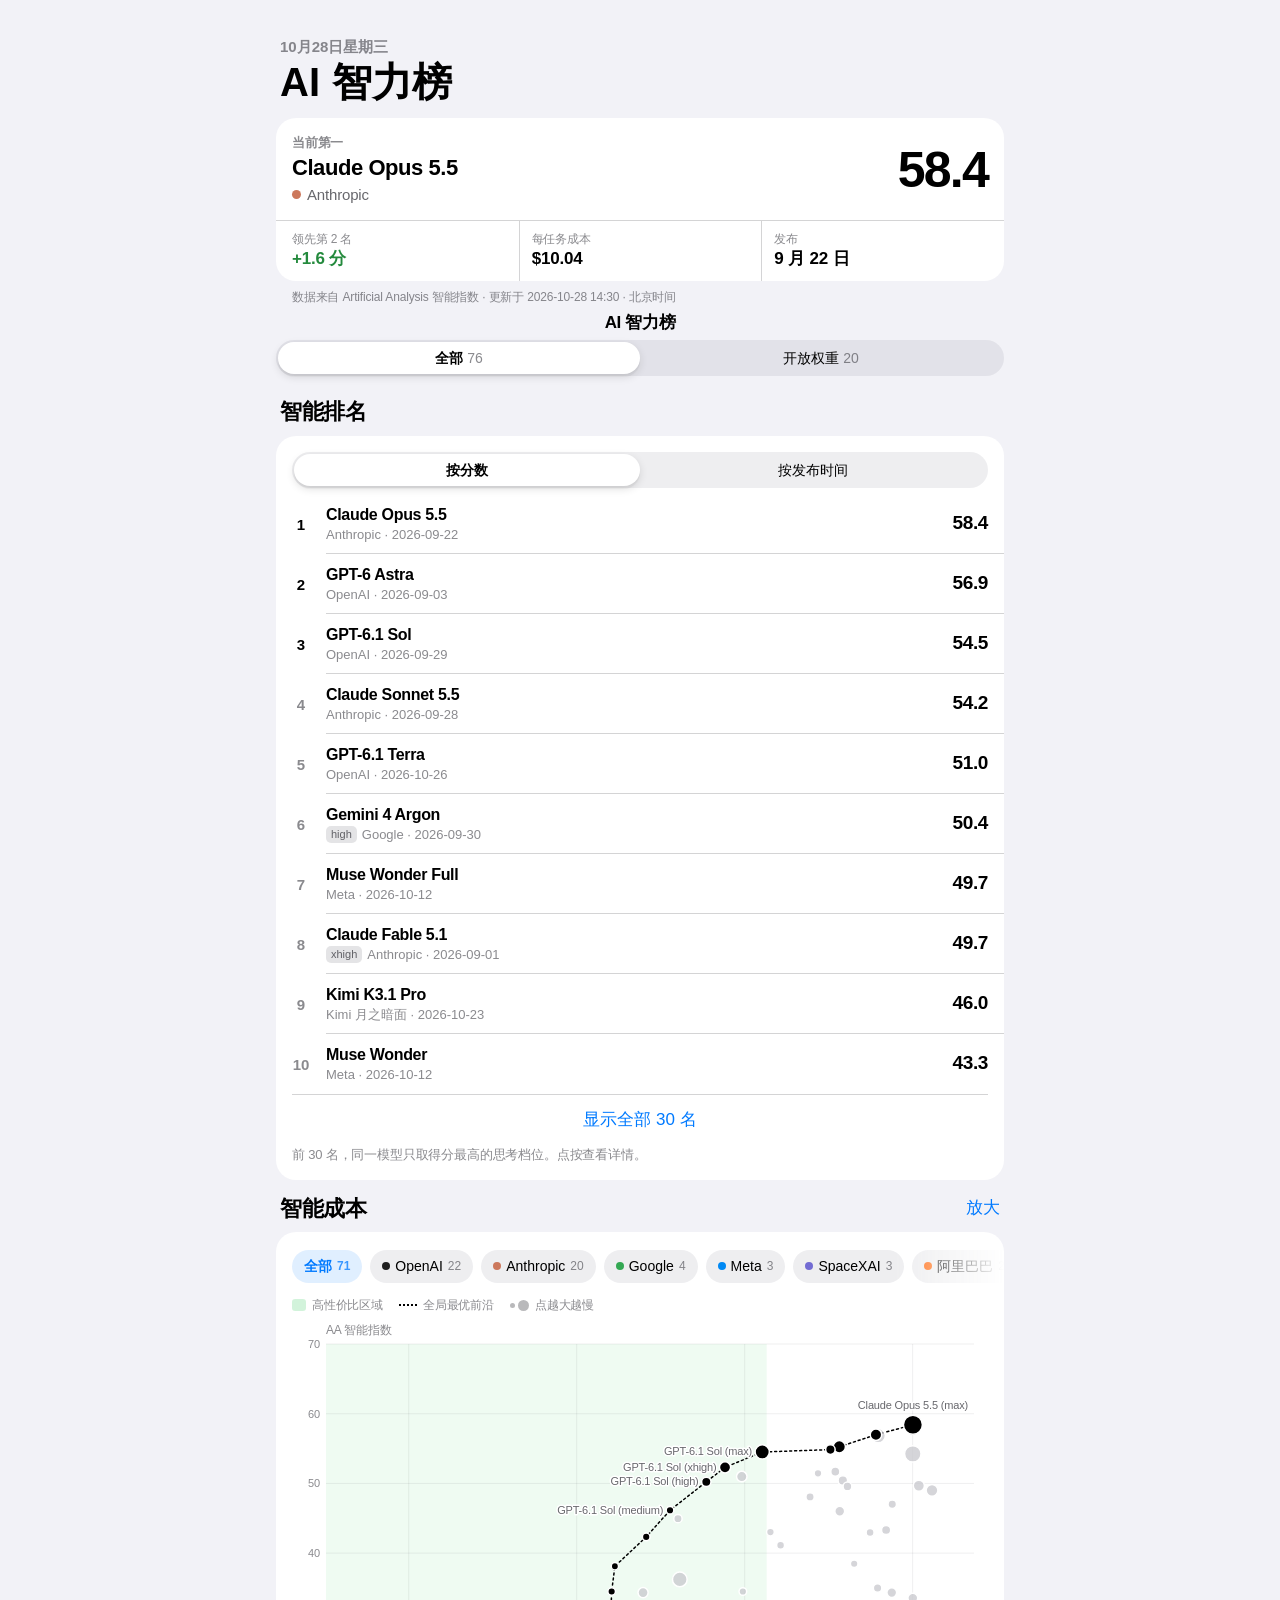
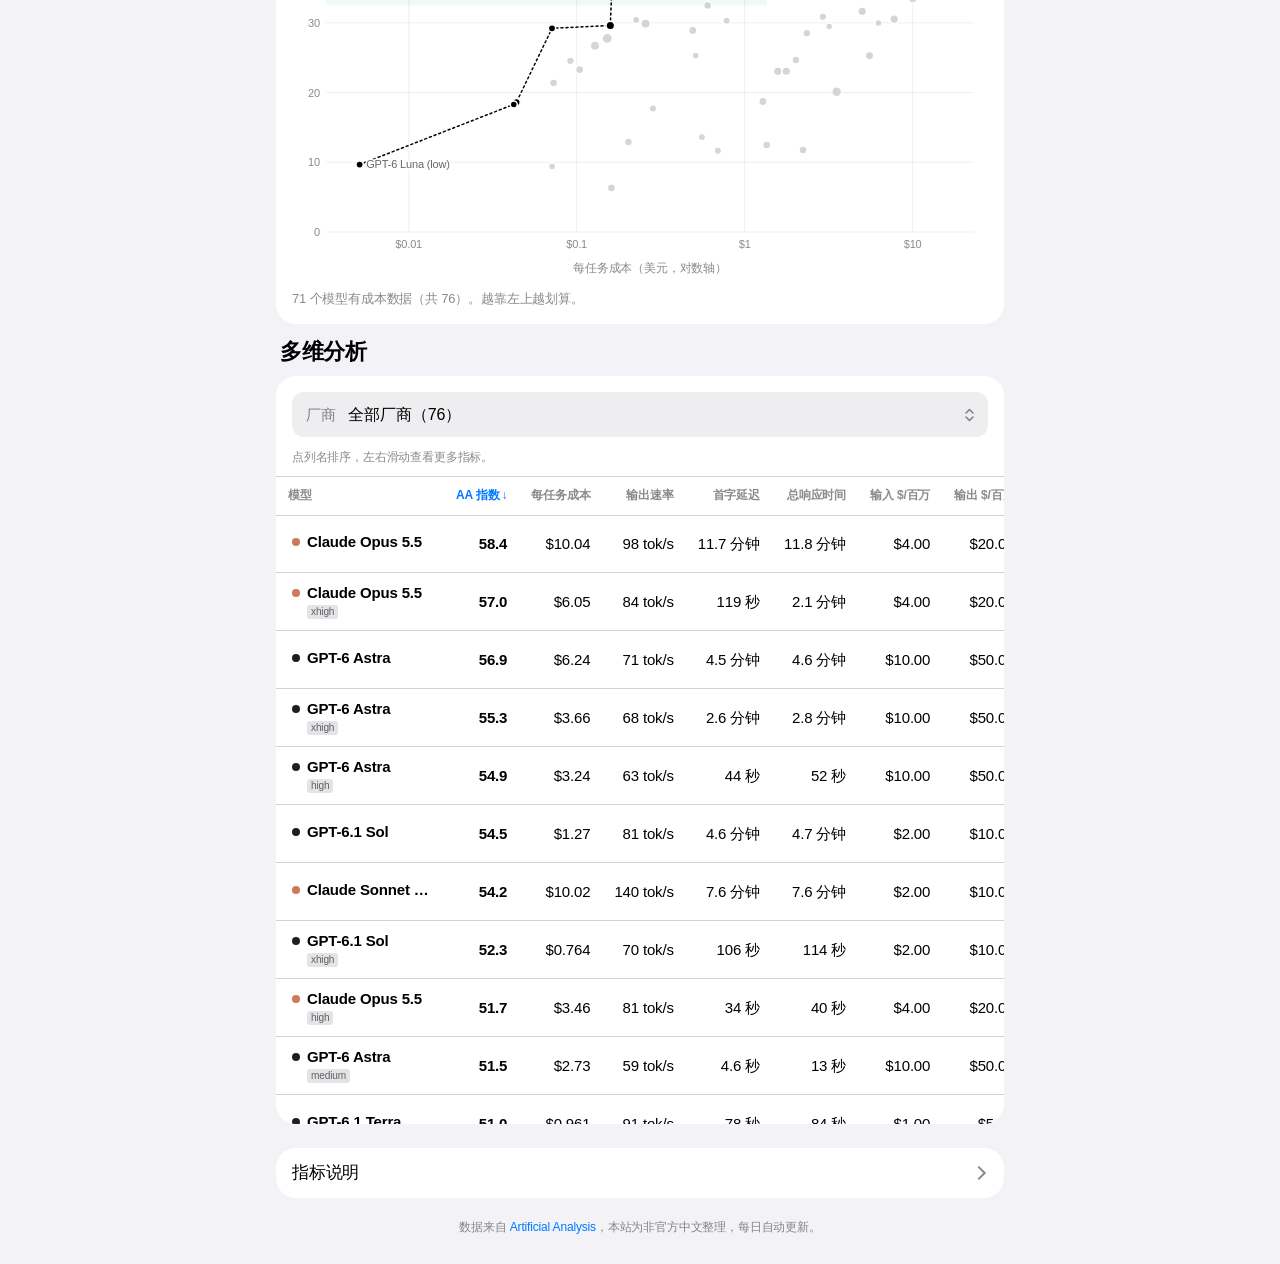
==== docs/index.html @ 8f3c0e69 "AI 智力榜：iOS 风格网页、数据脚本与定时更新 - docs/：GitHub Pages 发布目录（iOS 原生风格） - design/：6 套 UI 方案，scripts/ship_desig" ====
<!doctype html>
<html lang="zh-CN">
<head>
  <meta charset="utf-8">
  <meta name="viewport" content="width=device-width, initial-scale=1, viewport-fit=cover">
  <title>AI 智力榜</title>
  <meta name="description" content="Artificial Analysis 智能指数中文速览：大模型智力排名、性价比与多维指标，每日自动更新。">
  <meta name="theme-color" content="#f2f2f7" media="(prefers-color-scheme: light)">
  <meta name="theme-color" content="#000000" media="(prefers-color-scheme: dark)">
  <meta name="apple-mobile-web-app-capable" content="yes">
  <meta name="mobile-web-app-capable" content="yes">
  <meta name="apple-mobile-web-app-title" content="AI 智力榜">
  <meta name="apple-mobile-web-app-status-bar-style" content="default">
  <link rel="icon" href="data:image/svg+xml,%3Csvg xmlns='http://www.w3.org/2000/svg' viewBox='0 0 32 32'%3E%3Crect width='32' height='32' rx='8' fill='%23007aff'/%3E%3Cpath d='M8 23V15M14 23V9M20 23V12M26 23V6' stroke='%23fff' stroke-width='3' stroke-linecap='round'/%3E%3C/svg%3E">
  <link rel="apple-touch-icon" href="apple-touch-icon.png">
  <link rel="stylesheet" href="style.css?v=9ed9ad8e">
</head>
<body>
  <header class="large-title wrap">
    <p class="lt-date" id="sync-date">&nbsp;</p>
    <h1>AI 智力榜</h1>
  </header>

  <section class="wrap hero-group" aria-label="榜首">
    <div id="leader" class="group" role="button" tabindex="0" aria-label="查看榜首模型详情"></div>
    <p class="footnote">数据来自 Artificial Analysis 智能指数 · <span class="nw">更新于 <span id="sync-time">—</span></span></p>
  </section>

  <nav class="sticky" aria-label="筛选">
    <div class="sticky-in">
      <button class="nav-title" type="button" tabindex="-1" aria-hidden="true">AI 智力榜</button>
      <div class="scope-tabs" role="tablist" aria-label="模型范围">
        <button role="tab" data-scope="all" class="on" aria-selected="true">全部 <span id="cnt-all"></span></button>
        <button role="tab" data-scope="open" aria-selected="false">开放权重 <span id="cnt-open"></span></button>
      </div>
    </div>
  </nav>

  <main>
    <section id="rank" class="card">
      <h2>智能排名</h2>
      <div class="seg" id="rank-mode" role="group" aria-label="排序方式">
        <button data-mode="ii" class="on">按分数</button>
        <button data-mode="date">按发布时间</button>
      </div>
      <div id="rank-chart" class="rank-chart"></div>
      <button id="rank-more" class="more-btn" type="button"></button>
      <p class="desc">前 30 名，同一模型只取得分最高的思考档位。点按查看详情。</p>
    </section>

    <section id="cost" class="card">
      <div class="h-row">
        <h2>智能成本</h2>
        <button class="link-btn" id="cost-zoom" type="button">放大</button>
      </div>
      <div class="chips" id="cost-vendors" aria-label="按厂商筛选"></div>
      <div class="legend">
        <span><i class="lg-area"></i>高性价比区域</span>
        <span><i class="lg-line"></i>全局最优前沿</span>
        <span id="lg-vendor" hidden></span>
        <span class="lg-size"><i class="lg-dots"><em></em><em></em></i>点越大越慢</span>
      </div>
      <div id="cost-chart" class="chart-box"></div>
      <p class="desc" id="cost-desc"></p>
    </section>

    <section id="table" class="card">
      <div class="h-row">
        <h2>多维分析</h2>
        <span class="count" id="table-count"></span>
      </div>
      <label class="select">
        <span>厂商</span>
        <select id="table-vendor"></select>
      </label>
      <div class="table-wrap"><table id="grid"></table></div>
      <p class="desc">点列名排序，左右滑动查看更多指标。</p>
    </section>

    <section class="card about">
      <details>
        <summary>指标说明</summary>
        <dl>
          <dt>AA 智能指数</dt><dd>Artificial Analysis 用十多项独立评测（编程、科学推理、智能体任务、长上下文、知识可靠性等）综合算出的分数，越高越聪明。</dd>
          <dt>思考档位</dt><dd>同一模型可设置不同的推理强度，如 max / xhigh / high / low。档位越高通常越聪明，但更慢更贵。</dd>
          <dt>每任务成本</dt><dd>跑完整套智能指数评测时，平均每道题花费的 API 费用（美元）。它同时反映了单价和模型“想得多不多”。</dd>
          <dt>高性价比区域</dt><dd>每任务成本低于中位数、智能指数高于中位数的区域。</dd>
          <dt>全局最优前沿</dt><dd>帕累托前沿：在同等或更低成本下，没有别的模型比它更聪明。</dd>
          <dt>输出速度</dt><dd>开始输出后每秒生成的 token 数（中位数）。</dd>
          <dt>首字延迟</dt><dd>从发出请求到收到第一个 token 的时间。推理模型会先“思考”，所以通常更长。</dd>
          <dt>总响应时间</dt><dd>一次典型请求从发出到完整返回的时间。散点图里点越大，总响应时间越长。</dd>
          <dt>知识可靠性</dt><dd>AA-Omniscience 指数：答对加分、答错扣分、承认不知道不扣分，衡量模型会不会“一本正经地胡说”。</dd>
        </dl>
      </details>
    </section>
  </main>

  <footer>
    数据来自 <a href="https://artificialanalysis.ai/" target="_blank" rel="noopener">Artificial Analysis</a>，本站为非官方中文整理，每日自动更新。
  </footer>

  <div id="tip" class="tip" hidden></div>

  <div id="sheet" class="sheet" hidden>
    <div class="sheet-backdrop" data-close></div>
    <div class="sheet-panel" role="dialog" aria-modal="true" aria-labelledby="sheet-title">
      <div class="sheet-bar">
        <button class="sheet-close" data-close aria-label="关闭" type="button">
          <svg viewBox="0 0 12 12" width="12" height="12" aria-hidden="true"><path d="M1.5 1.5l9 9M10.5 1.5l-9 9" stroke="currentColor" stroke-width="1.8" stroke-linecap="round"/></svg>
        </button>
      </div>
      <div id="sheet-body"></div>
    </div>
  </div>

  <div id="zoom" class="zoom" hidden role="dialog" aria-modal="true" aria-label="智能成本 · 放大">
    <div class="zoom-bar">
      <span class="zoom-t"><b>智能成本</b><small class="zoom-hint">左右滑动 · 横屏更清楚</small></span>
      <button class="link-btn" id="zoom-close" type="button">完成</button>
    </div>
    <div class="zoom-scroll"><div id="zoom-chart"></div></div>
  </div>

  <script>
    window.UI = {
      rankAxis: false,
      leaderCells: true,
      countFmt: function (n) { return n; },
      headDate: function (d) {
        return new Intl.DateTimeFormat('zh-CN', { timeZone: 'Asia/Shanghai', month: 'long', day: 'numeric', weekday: 'long' }).format(d);
      },
      moreText: function (open, n) { return open ? '收起' : '显示全部 ' + n + ' 名'; }
    };
  </script>
  <script src="app.js?v=9ed9ad8e"></script>
</body>
</html>
---- docs/style.css ----
/* 由 scripts/ship_design.py 从 design/shared/base.css 和 design/native/style.css 生成，请改源文件 */

/* 所有设计共用的结构样式：只管布局和交互机制，颜色、字体由各设计的 style.css 通过变量提供 */
:root {
  --bg: #f6f5f0; --surface: #fff; --ink: #1d1d1b; --ink-2: #5f5e58; --muted: #8f8e86;
  --line: #e7e5dc; --grid: #eeede6; --accent: #2f5d3e; --accent-soft: #e3f2e1; --on-accent: #fff;
  --chip: #f3f2ec; --frontier: #2a2a27; --dot: #8a897f; --shadow: 0 10px 40px rgba(0,0,0,.18);
  --cn: #c2412f; --cn-bg: rgba(214,64,52,.1); --th-on: var(--accent-soft);
  --font: -apple-system, BlinkMacSystemFont, "PingFang SC", "Hiragino Sans GB", "Microsoft YaHei", "Noto Sans SC", "Segoe UI", sans-serif;
  --font-head: var(--font); --font-num: var(--font);
  --radius: 6px; --maxw: 760px; --gutter: 16px;
}
* { box-sizing: border-box; }
[hidden] { display: none !important; }
html { -webkit-text-size-adjust: 100%; scroll-behavior: smooth; }
body { margin: 0; background: var(--bg); color: var(--ink); font: 15px/1.6 var(--font); -webkit-tap-highlight-color: transparent; }
a { color: var(--accent); text-decoration: none; }
button { font: inherit; color: inherit; background: none; border: 0; padding: 0; cursor: pointer; }
main, footer, .sticky-in, .wrap { max-width: var(--maxw); margin-left: auto; margin-right: auto; }

.card { background: var(--surface); padding: 20px var(--gutter); }
h2 { margin: 0 0 6px; font-family: var(--font-head); }
.h-row { display: flex; justify-content: space-between; align-items: center; gap: 12px; }
.desc { color: var(--ink-2); font-size: 14px; margin: 0 0 14px; }
.hint { color: var(--muted); font-size: 12px; margin: 6px 0 0; }
.count { color: var(--ink-2); font-variant-numeric: tabular-nums; font-family: var(--font-num); }
.link-btn { color: var(--accent); font-weight: 600; padding: 4px 0; white-space: nowrap; }

/* 吸顶导航 */
.sticky { position: sticky; top: 0; z-index: 20; }
.scope-tabs { display: flex; gap: 24px; padding: 0 var(--gutter); }
.scope-tabs button { padding: 12px 0 10px; white-space: nowrap; }
.section-nav { display: flex; justify-content: space-between; padding: 0 var(--gutter); }
.section-nav a { padding: 10px 0; white-space: nowrap; }
section[id] { scroll-margin-top: 110px; }

.seg { display: inline-flex; margin-bottom: 14px; }
.seg button { padding: 7px 16px; font-size: 14px; }

/* 排名 */
.rank-chart { position: relative; }
.rank-row { display: grid; grid-template-columns: 24px minmax(0, 42%) 1fr; align-items: center; gap: 6px; padding: 6px 0; width: 100%; text-align: left; }
.rank-no { font-variant-numeric: tabular-nums; font-family: var(--font-num); }
.rank-name { min-width: 0; line-height: 1.3; }
.rank-name b { display: block; font-weight: 500; font-size: 14px; overflow-wrap: anywhere; }
.rank-name small { color: var(--muted); font-size: 11.5px; }
.rank-track { position: relative; height: 22px; margin-right: 44px; }
.rank-bar { position: absolute; left: 0; top: 2px; height: 18px; min-width: 2px; }
.rank-val { position: absolute; top: 1px; font-size: 13px; font-weight: 600; font-variant-numeric: tabular-nums; white-space: nowrap; font-family: var(--font-num); }
.rank-axis { display: grid; grid-template-columns: 24px minmax(0, 42%) 1fr; gap: 6px; }
.rank-axis .ticks { position: relative; height: 20px; margin-right: 44px; color: var(--muted); font-size: 11px; font-variant-numeric: tabular-nums; font-family: var(--font-num); }
.rank-axis .ticks span { position: absolute; transform: translateX(-50%); }
.rank-axis .ticks span:first-child { transform: none; }
.more-btn { display: block; width: 100%; margin-top: 12px; padding: 12px; }

/* 厂商 chips */
.chips { display: flex; gap: 6px; margin: 0 calc(-1 * var(--gutter)) 10px; padding: 2px var(--gutter) 4px; overflow-x: auto; scrollbar-width: none; }
.chips::-webkit-scrollbar { display: none; }
.chip { flex: none; white-space: nowrap; display: inline-flex; align-items: center; gap: 5px; padding: 4px 10px; font-size: 13px; }
.chip i { width: 8px; height: 8px; border-radius: 50%; flex: none; }
.chip em { font-style: normal; color: var(--muted); font-size: 11px; font-family: var(--font-num); }

.legend { display: flex; flex-wrap: wrap; gap: 4px 14px; color: var(--ink-2); font-size: 12px; margin-bottom: 6px; }
.legend span { display: inline-flex; align-items: center; gap: 6px; }
.lg-area { width: 14px; height: 12px; background: var(--accent-soft); border: 1px solid var(--line); }
.lg-line { width: 18px; border-top: 2px dotted var(--frontier); }
.lg-vline { width: 18px; border-top: 2px solid; }
.lg-dots { display: inline-flex; align-items: center; gap: 3px; }
.lg-dots em { display: block; border-radius: 50%; background: var(--dot); width: 5px; height: 5px; }
.lg-dots em + em { width: 11px; height: 11px; }

.chart-box { position: relative; width: 100%; }
svg { display: block; overflow: visible; }
svg text { font-family: var(--font-num); }
.ax text { fill: var(--muted); font-size: 11px; font-variant-numeric: tabular-nums; }
.ax line { stroke: var(--grid); }
.ax .title { fill: var(--ink-2); font-size: 12px; font-family: var(--font); }
.pt-label { fill: var(--ink-2); font-size: 11px; paint-order: stroke; stroke: var(--surface); stroke-width: 3px; stroke-linejoin: round; font-family: var(--font); }

.tip { position: fixed; z-index: 60; pointer-events: none; background: var(--surface); color: var(--ink); border: 1px solid var(--line); box-shadow: var(--shadow); padding: 8px 10px; font-size: 12px; line-height: 1.5; max-width: 240px; border-radius: var(--radius); }
.tip b { font-size: 15px; font-family: var(--font-num); }
.tip .k { display: inline-block; width: 12px; height: 2px; vertical-align: middle; margin-right: 6px; }

/* 表格 */
.select { display: flex; align-items: center; gap: 12px; padding: 0 12px; margin: 10px 0; position: relative; }
.select span { color: var(--ink-2); font-size: 14px; }
.select select { flex: 1; appearance: none; -webkit-appearance: none; border: 0; background: transparent; font: inherit; font-size: 16px; color: var(--ink); padding: 12px 24px 12px 0; }
.select::after { content: ""; position: absolute; right: 14px; top: 50%; margin-top: -3px; border: 6px solid transparent; border-top-color: var(--accent); border-bottom: 0; pointer-events: none; }
.table-wrap { overflow: auto; max-height: 72vh; -webkit-overflow-scrolling: touch; }
table { border-collapse: separate; border-spacing: 0; font-size: 14px; min-width: 100%; }
th, td { padding: 12px; text-align: right; white-space: nowrap; border-bottom: 1px solid var(--line); font-variant-numeric: tabular-nums; }
td { font-family: var(--font-num); }
th { position: sticky; top: 0; z-index: 2; background: var(--surface); font-weight: 600; font-size: 13px; cursor: pointer; user-select: none; }
th .arr { color: var(--muted); margin-left: 2px; font-weight: 400; }
th.on { color: var(--accent); background: var(--th-on); }
th.on .arr { color: var(--accent); }
th:first-child, td:first-child { position: sticky; left: 0; text-align: left; z-index: 1; }
th:first-child { z-index: 3; }
td:first-child { background: var(--surface); white-space: normal; min-width: 132px; max-width: 150px; border-left: 4px solid var(--c, var(--ink)); font-family: var(--font); }
td:first-child b { display: block; font-weight: 600; line-height: 1.3; overflow-wrap: anywhere; }
td.ii { font-weight: 700; }
td.na { color: var(--muted); }
tr { cursor: pointer; }
.tag { display: inline-block; margin-top: 4px; margin-right: 4px; padding: 0 5px; font-size: 11px; line-height: 18px; border-radius: 3px; background: var(--chip); color: var(--ink-2); font-weight: 400; }
.tag.open { background: var(--accent-soft); color: var(--accent); }
.tag.cn { background: var(--cn-bg); color: var(--cn); }

/* 详情底部弹层 */
.sheet { position: fixed; inset: 0; z-index: 50; }
.sheet-backdrop { position: absolute; inset: 0; background: rgba(0,0,0,.45); animation: fade .2s; }
.sheet-panel { position: absolute; left: 0; right: 0; bottom: 0; max-height: 88vh; overflow-y: auto; background: var(--surface); padding: 22px var(--gutter) calc(24px + env(safe-area-inset-bottom)); box-shadow: var(--shadow); animation: up .24s cubic-bezier(.2,.8,.2,1); max-width: var(--maxw); margin: 0 auto; overscroll-behavior: contain; border-radius: 16px 16px 0 0; }
@keyframes up { from { transform: translateY(40px); opacity: 0; } }
@keyframes fade { from { opacity: 0; } }
.sheet.out .sheet-backdrop { animation: fade-out .24s forwards; }
.sheet.out .sheet-panel { animation: down .24s ease-in forwards; }
@keyframes fade-out { to { opacity: 0; } }
@keyframes down { to { transform: translateY(40px); opacity: 0; } }
@media (prefers-reduced-motion: reduce) { .sheet-backdrop, .sheet-panel { animation: none !important; } }
.sheet-close { position: absolute; right: 10px; top: 8px; width: 40px; height: 40px; font-size: 28px; color: var(--muted); }
.d-creator { display: inline-flex; align-items: center; gap: 6px; font-size: 13px; color: var(--ink-2); }
.d-creator i { width: 10px; height: 10px; border-radius: 50%; }
.d-title { margin: 6px 40px 2px 0; font-size: 22px; line-height: 1.3; font-family: var(--font-head); }
.d-full { color: var(--muted); font-size: 12px; margin: 0 0 6px; }
.d-hero { display: flex; align-items: baseline; gap: 12px; margin: 14px 0 16px; padding: 14px; }
.d-hero b { font-size: 44px; line-height: 1; color: var(--accent); font-weight: 700; font-family: var(--font-num); }
.d-hero span { color: var(--ink-2); font-size: 13px; }
.d-grid { display: grid; grid-template-columns: 1fr 1fr; gap: 1px; background: var(--line); border: 1px solid var(--line); overflow: hidden; margin-bottom: 18px; }
.d-grid div { background: var(--surface); padding: 10px 12px; }
.d-grid small { display: block; color: var(--muted); font-size: 12px; }
.d-grid b { font-size: 16px; font-weight: 600; font-variant-numeric: tabular-nums; font-family: var(--font-num); }
.d-h { font-size: 15px; margin: 0 0 8px; font-family: var(--font-head); }
.bench { display: grid; grid-template-columns: 1fr auto; gap: 2px 10px; align-items: center; padding: 7px 0; border-bottom: 1px solid var(--line); font-size: 13px; }
.bench .v { font-weight: 600; font-variant-numeric: tabular-nums; font-family: var(--font-num); }
.bench .bar { grid-column: 1 / -1; height: 4px; background: var(--grid); overflow: hidden; }
.bench .bar i { display: block; height: 100%; background: var(--accent); }
.d-link { display: block; text-align: center; margin-top: 18px; padding: 12px; font-weight: 600; }

/* 放大 */
.zoom { position: fixed; inset: 0; z-index: 40; background: var(--surface); display: flex; flex-direction: column; }
.zoom-bar { display: flex; justify-content: space-between; align-items: center; padding: 12px var(--gutter); border-bottom: 1px solid var(--line); }
.zoom-hint { display: block; color: var(--muted); font-size: 12px; }
.zoom-scroll { flex: 1; overflow: auto; padding: 12px 12px 24px; -webkit-overflow-scrolling: touch; }

.about summary { font-weight: 600; font-size: 17px; cursor: pointer; }
.about dl { margin: 12px 0 0; font-size: 14px; }
.about dt { font-weight: 600; margin-top: 10px; }
.about dd { margin: 2px 0 0; color: var(--ink-2); }

footer { color: var(--muted); font-size: 12px; text-align: center; padding: 8px var(--gutter) calc(28px + env(safe-area-inset-bottom)); }
body.locked { overflow: hidden; }

/* 可选组件：榜首卡片、滚动行情条 */
#leader { cursor: pointer; display: block; }
.ld-creator i { display: inline-block; width: 8px; height: 8px; border-radius: 50%; background: var(--vc); margin-right: 6px; vertical-align: middle; }
.ld-name, .ld-score, .ld-kicker, .ld-creator, .ld-meta { display: block; }
.ld-score { font-family: var(--font-num); font-variant-numeric: tabular-nums; }
.ticker { overflow: hidden; white-space: nowrap; }
.tk-track { display: inline-flex; animation: tk 60s linear infinite; }
.tk-item { display: inline-flex; align-items: center; gap: 6px; padding: 0 18px; }
.tk-item i { width: 7px; height: 7px; border-radius: 50%; }
.tk-item em { font-style: normal; font-family: var(--font-num); }
@keyframes tk { to { transform: translateX(-50%); } }
@media (prefers-reduced-motion: reduce) { .tk-track { animation: none; } html { scroll-behavior: auto; } }
.ld-m { white-space: nowrap; } .ld-m b { font-weight: inherit; }

/* 第二轮：分数固定右对齐成列、思考档位挪到副行、横滑提示 */
.rank-val { left: auto; right: -44px; width: 40px; text-align: right; }
.tier { font-style: normal; display: inline-block; margin-right: 6px; padding: 0 4px; font-size: .92em; line-height: 1.35; border: 1px solid currentColor; border-radius: 3px; opacity: .85; }
.ld-name .tier { vertical-align: middle; margin-left: 8px; font-size: 13px; letter-spacing: 0; font-weight: 500; }
.chips { -webkit-mask-image: linear-gradient(90deg, #000 85%, transparent); mask-image: linear-gradient(90deg, #000 85%, transparent); padding-right: 40px; }
td:first-child { min-width: 150px; max-width: 168px; padding-top: 10px; padding-bottom: 10px; }
td:first-child b { white-space: nowrap; overflow: hidden; text-overflow: ellipsis; }
td:first-child .sub { display: flex; gap: 4px; align-items: center; margin-top: 3px; font-size: 11px; color: var(--muted); }
td:first-child .sub .tier, td:first-child .sub .tag { margin: 0; }
.d-full { display: none; }
p, .desc, h2, .ld-name, .d-title { text-wrap: pretty; }
.rank-name small { display: block; white-space: nowrap; overflow: hidden; text-overflow: ellipsis; }
.ld-lead { white-space: normal; } .crt { overflow: hidden; }
.rank-base { margin: 8px 0 0; font-size: 11px; color: var(--muted); }


/* 原生：iOS 分组列表。系统字体、系统色、大圆角分组卡片、毛玻璃吸顶栏，界面元素尽量少 */

/* ---------- 颜色与字体（取自 iOS 系统色） ---------- */
:root {
  --bg: #f2f2f7; --surface: #fff;                 /* 分组背景 / 卡片 */
  --bg-elev: #f2f2f7; --surface-elev: #fff;       /* 弹层里的背景 / 卡片 */
  --ink: #000; --ink-2: rgba(60,60,67,.78); --muted: rgba(60,60,67,.6);
  --line: rgba(60,60,67,.22); --grid: rgba(60,60,67,.08);
  --fill: rgba(120,120,128,.2); --chip: rgba(118,118,128,.12); --press: rgba(0,0,0,.05);
  --accent: #007aff; --accent-tint: rgba(0,122,255,.12); --on-accent: #fff;
  --green: #34c759; --green-ink: #248a3d; --green-tint: rgba(52,199,89,.14);
  --accent-soft: rgba(52,199,89,.08);             /* 散点图高性价比区域 */
  --cn: #d70015; --cn-bg: rgba(255,59,48,.1);
  --frontier: #000; --dot: #c7c7cc; --th-on: var(--surface);
  --seg-on: #fff; --seg-shadow: 0 3px 8px rgba(0,0,0,.12), 0 3px 1px rgba(0,0,0,.04);
  --glass: rgba(242,242,247,.72); --glass-elev: rgba(242,242,247,.78);
  --shadow: 0 0 0 .5px rgba(0,0,0,.06), 0 12px 32px rgba(0,0,0,.14);
  --font: -apple-system, BlinkMacSystemFont, "SF Pro Text", "PingFang SC", "Helvetica Neue", "Microsoft YaHei", sans-serif;
  --font-num: -apple-system, BlinkMacSystemFont, "SF Pro Display", "PingFang SC", "Helvetica Neue", sans-serif;
  --radius: 20px; --radius-s: 12px; --gutter: 16px; --pad: 16px;
  color-scheme: light;
}
@media (prefers-color-scheme: dark) {
  :root {
    --bg: #000; --surface: #1c1c1e; --bg-elev: #1c1c1e; --surface-elev: #2c2c2e;
    --ink: #fff; --ink-2: rgba(235,235,245,.78); --muted: rgba(235,235,245,.6);
    --line: rgba(84,84,88,.65); --grid: rgba(84,84,88,.35);
    --fill: rgba(120,120,128,.36); --chip: rgba(118,118,128,.24); --press: rgba(255,255,255,.06);
    --accent: #0a84ff; --accent-tint: rgba(10,132,255,.2);
    --green: #30d158; --green-ink: #30d158; --green-tint: rgba(48,209,88,.16);
    --accent-soft: rgba(48,209,88,.08);
    --cn: #ff6961; --cn-bg: rgba(255,69,58,.16);
    --frontier: #fff; --dot: #48484a;
    --seg-on: #636366; --seg-shadow: 0 3px 8px rgba(0,0,0,.24);
    --glass: rgba(0,0,0,.66); --glass-elev: rgba(28,28,30,.78);
    --shadow: 0 0 0 .5px rgba(255,255,255,.08), 0 12px 32px rgba(0,0,0,.5);
    color-scheme: dark;
  }
}

body { font-size: 17px; line-height: 1.45; letter-spacing: -.01em; -webkit-font-smoothing: antialiased; }
.nw { white-space: nowrap; }
.tier[data-t="max"] { display: none; }   /* max 是默认档位，不必标 */

/* ---------- 大标题 ---------- */
.large-title { padding: calc(14px + env(safe-area-inset-top)) calc(var(--gutter) + 4px) 6px; }
.lt-date { margin: 0; font-size: 15px; font-weight: 600; color: var(--muted); letter-spacing: 0; }
.large-title h1 { margin: 0; font: 700 34px/1.2 var(--font-num); letter-spacing: .005em; }

/* ---------- 榜首卡片 ---------- */
.hero-group { padding: 6px var(--gutter) 0; }
.group { background: var(--surface); border-radius: var(--radius); }
#leader {
  display: grid; grid-template-columns: minmax(0, 1fr) auto;
  grid-template-areas: "k s" "n s" "c s" "m m";
  column-gap: 12px; padding: 16px var(--pad) 0; overflow: hidden;
  transition: background-color .2s;
}
.ld-kicker { grid-area: k; font-size: 13px; font-weight: 600; color: var(--muted); }
.ld-name { grid-area: n; margin-top: 2px; font: 700 22px/1.2 var(--font-num); letter-spacing: -.02em; }
.ld-name .tier { margin-left: 6px; padding: 1px 7px; border: 0; border-radius: 6px; background: var(--fill); color: var(--ink-2); font-size: 13px; font-weight: 500; opacity: 1; vertical-align: 3px; }
.ld-creator { grid-area: c; margin-top: 3px; font-size: 15px; color: var(--ink-2); }
.ld-creator i { width: 9px; height: 9px; margin-right: 6px; vertical-align: 1px; }
.ld-score { grid-area: s; align-self: center; font: 700 50px/1 var(--font-num); letter-spacing: -.035em; color: var(--ink); }
.ld-meta { grid-area: m; display: grid; grid-template-columns: repeat(3, minmax(0, 1fr)); margin: 14px calc(-1 * var(--pad)) 0; border-top: .5px solid var(--line); }
.ld-m { min-width: 0; padding: 10px 12px 11px; border-left: .5px solid var(--line); white-space: nowrap; }
.ld-m:first-child { border-left: 0; padding-left: var(--pad); }
.ld-m small { display: block; font-size: 12px; line-height: 1.4; color: var(--muted); overflow: hidden; text-overflow: ellipsis; }
.ld-m b { display: block; font: 600 17px/1.3 var(--font-num); letter-spacing: -.01em; color: var(--ink); font-variant-numeric: tabular-nums; }
.ld-lead b { color: var(--green-ink); }
#leader:active { background: var(--press); }
#leader:focus-visible { outline: 2px solid var(--accent); outline-offset: 2px; }
.footnote { margin: 8px var(--pad) 0; font-size: 12px; color: var(--muted); }

/* ---------- 吸顶栏：贴顶后出现小标题和毛玻璃 ---------- */
.sticky { isolation: isolate; padding-top: env(safe-area-inset-top); }
.sticky::before {
  content: ""; position: absolute; inset: 0 0 -14px; z-index: -1; pointer-events: none;
  background: var(--glass);
  -webkit-backdrop-filter: saturate(180%) blur(20px); backdrop-filter: saturate(180%) blur(20px);
  -webkit-mask-image: linear-gradient(#000 calc(100% - 14px), transparent); mask-image: linear-gradient(#000 calc(100% - 14px), transparent);
  opacity: 0; transition: opacity .2s;
}
body.stuck .sticky::before { opacity: 1; }
.sticky-in { padding: 0 var(--gutter) 8px; }
.nav-title {
  display: block; width: 100%; height: 34px; font: 600 17px/34px var(--font); letter-spacing: -.02em; text-align: center;
  opacity: 0; transform: translateY(4px); transition: opacity .2s, transform .2s; pointer-events: none;
}
body.stuck .nav-title { opacity: 1; transform: none; pointer-events: auto; }

/* 分段控件（两处共用），iOS 26 胶囊形 */
.scope-tabs, .seg { display: flex; gap: 0; padding: 2px; border-radius: 999px; background: var(--chip); }
.scope-tabs button, .seg button {
  flex: 1; padding: 7px 0; border-radius: 999px; font-size: 14px; font-weight: 500; line-height: 1.3;
  transition: background-color .2s, box-shadow .2s;
}
.scope-tabs button.on, .seg button.on { background: var(--seg-on); font-weight: 600; box-shadow: var(--seg-shadow); }
.scope-tabs span { color: var(--muted); font-weight: 400; font-variant-numeric: tabular-nums; }

/* ---------- 分组卡片：标题放在卡片外面作区头 ---------- */
main { padding: 0 var(--gutter); }
.card { position: relative; display: flex; flex-direction: column; margin-top: 52px; padding: var(--pad); background: var(--surface); border-radius: var(--radius); }
.card > h2, .card > .h-row { position: absolute; top: -38px; left: 4px; right: 4px; margin: 0; }
h2 { margin: 0; font: 700 22px/1.25 var(--font-num); letter-spacing: -.015em; }
.h-row h2 { margin: 0; }
.link-btn { font-size: 17px; font-weight: 400; padding: 2px 0; }
.card .desc { order: 20; margin: 12px 0 0; font-size: 13px; line-height: 1.4; color: var(--muted); }
.seg { margin-bottom: 6px; }

/* ---------- 排名：列表行，纯数字分数 ---------- */
.rank-chart { margin: 0 calc(-1 * var(--pad)); }
.rank-row {
  position: relative; grid-template-columns: 30px minmax(0, 1fr) auto; column-gap: 10px;
  min-height: 60px; padding: 9px var(--pad) 9px 10px; transition: background-color .15s;
}
.rank-row::after { content: ""; position: absolute; left: 50px; right: 0; bottom: 0; border-bottom: .5px solid var(--line); }
.rank-row:last-child::after { display: none; }
.rank-row:active { background: var(--press); }
.rank-no { text-align: center; font: 600 15px/1 var(--font-num); color: var(--muted); }
.rank-row.top1 .rank-no, .rank-row.top2 .rank-no, .rank-row.top3 .rank-no { color: var(--ink); }
.rank-name b { font-size: 16px; font-weight: 600; letter-spacing: -.02em; line-height: 1.3; }
.rank-name small { margin-top: 1px; font-size: 13px; color: var(--muted); }
.rank-name .tier { margin-right: 5px; padding: 0 5px; border: 0; border-radius: 5px; background: var(--fill); color: var(--ink-2); font-size: 11px; line-height: 17px; opacity: 1; vertical-align: 1px; }
.rank-track { position: static; height: auto; margin: 0; }
.rank-bar { display: none; }
.rank-val { position: static; width: auto; font: 600 19px/1 var(--font-num); letter-spacing: -.02em; color: var(--ink); }
.more-btn { order: 10; margin: 0; padding: 13px 0 1px; border-top: .5px solid var(--line); color: var(--accent); font-size: 17px; }

/* ---------- 散点图 ---------- */
.chips { margin: 0 calc(-1 * var(--pad)) 10px; padding: 2px 40px 4px var(--pad); gap: 8px; }
.chip { padding: 6px 12px; border-radius: 999px; background: var(--chip); color: var(--ink); font-size: 14px; transition: background-color .15s, color .15s; }
.chip em { font-size: 12px; }
.chip.on { background: var(--accent-tint); color: var(--accent); font-weight: 600; }
.chip.on em { color: var(--accent); opacity: .75; }
.legend { gap: 4px 16px; margin-bottom: 4px; font-size: 12px; color: var(--muted); }
.lg-area { border: 0; border-radius: 3px; background: rgba(52,199,89,.22); }
.lg-dots em { background: var(--muted); opacity: .6; }
.ax text { font-size: 11px; }
.ax .title { fill: var(--muted); }
.pt-label { fill: var(--ink-2); }

/* ---------- 表格 ---------- */
.select { margin: 0 0 12px; padding: 0 14px; border-radius: var(--radius-s); background: var(--chip); }
.select span { color: var(--muted); font-size: 15px; }
.select select { font-size: 16px; padding: 11px 24px 11px 0; }
/* iOS 弹出菜单的上下箭头 */
.select::after {
  right: 14px; width: 9px; height: 14px; margin-top: -7px; border: 0; background: var(--muted);
  -webkit-mask: url("data:image/svg+xml,%3Csvg xmlns='http://www.w3.org/2000/svg' viewBox='0 0 9 14'%3E%3Cpath d='M1 5l3.5-3.5L8 5M1 9l3.5 3.5L8 9' fill='none' stroke='%23000' stroke-width='1.6' stroke-linecap='round' stroke-linejoin='round'/%3E%3C/svg%3E") center / contain no-repeat;
  mask: url("data:image/svg+xml,%3Csvg xmlns='http://www.w3.org/2000/svg' viewBox='0 0 9 14'%3E%3Cpath d='M1 5l3.5-3.5L8 5M1 9l3.5 3.5L8 9' fill='none' stroke='%23000' stroke-width='1.6' stroke-linecap='round' stroke-linejoin='round'/%3E%3C/svg%3E") center / contain no-repeat;
}
#table .count { display: none; }
.table-wrap { order: 15; margin: 0 calc(-1 * var(--pad)) calc(-1 * var(--pad)); border-top: .5px solid var(--line); border-radius: 0 0 var(--radius) var(--radius); }
#table .desc { order: 14; margin: 0 0 10px; font-size: 12px; }
th { padding: 10px 12px; font-size: 12px; font-weight: 600; color: var(--muted); background: var(--surface); border-bottom: .5px solid var(--line); }
th.on { color: var(--accent); }
th:not(.on) .arr { display: none; }
td { padding: 11px 12px; font-size: 15px; border-bottom: .5px solid var(--line); }
td.ii { font-weight: 700; }
tbody tr:last-child td { border-bottom: 0; }
td:first-child { border-left: 0; padding-left: var(--pad); }
tbody td { height: 58px; }
td:first-child b { font-size: 15px; }
td:first-child b::before { content: ""; display: inline-block; width: 8px; height: 8px; margin-right: 7px; border-radius: 50%; background: var(--c); vertical-align: 1px; }
td:first-child .sub { margin-left: 15px; }
td:first-child .sub .tier { border: 0; background: var(--fill); color: var(--ink-2); opacity: 1; }
tbody tr:active td { background: var(--press); }
tbody tr:active td:first-child { background: color-mix(in srgb, var(--surface), var(--ink) 5%); }
.tag { padding: 0 6px; border-radius: 5px; background: var(--fill); color: var(--ink-2); font-size: 11px; line-height: 18px; }
.tag.open { background: var(--green-tint); color: var(--green-ink); }
.tag.cn { background: var(--cn-bg); color: var(--cn); }

/* ---------- 指标说明：iOS 展开行 ---------- */
.about { margin-top: 24px; padding: 0; }
.about summary {
  display: flex; align-items: center; justify-content: space-between; min-height: 50px; padding: 0 var(--pad);
  list-style: none; font-size: 17px; font-weight: 400; color: var(--ink); cursor: pointer;
}
.about summary::-webkit-details-marker { display: none; }
.about summary::after {
  content: ""; width: 8px; height: 8px; margin-right: 4px; border: solid var(--muted); border-width: 0 2px 2px 0;
  transform: rotate(-45deg); transition: transform .2s;
}
.about details[open] summary::after { transform: rotate(45deg) translate(-2px, -2px); }
.about dl { margin: 0; padding: 0 var(--pad) 6px; border-top: .5px solid var(--line); font-size: 15px; }
.about dt { margin-top: 12px; font-weight: 600; }
.about dd { margin: 2px 0 0; padding-bottom: 12px; border-bottom: .5px solid var(--line); color: var(--ink-2); line-height: 1.5; }
.about dd:last-child { border-bottom: 0; }

footer { padding: 20px calc(var(--gutter) + 8px) calc(28px + env(safe-area-inset-bottom)); font-size: 12px; line-height: 1.5; color: var(--muted); }

/* ---------- 散点悬停提示（电脑上） ---------- */
.tip { border: 0; border-radius: var(--radius-s); background: var(--surface); box-shadow: var(--shadow); padding: 9px 12px; }

/* ---------- 详情：iOS 卡片弹层 ---------- */
.sheet-backdrop { background: rgba(0,0,0,.32); }
.sheet-panel {
  --surface: var(--surface-elev); --bg: var(--bg-elev);
  max-height: calc(100% - 44px - env(safe-area-inset-top)); padding: 22px var(--gutter) calc(28px + env(safe-area-inset-bottom));
  border-radius: 28px 28px 0 0; background: var(--bg-elev); box-shadow: 0 -2px 24px rgba(0,0,0,.12);
  animation: sheet-up .45s cubic-bezier(.32,.72,0,1);
}
.sheet.out .sheet-panel { animation: sheet-down .26s cubic-bezier(.4,0,1,1) forwards; }
@keyframes sheet-up { from { transform: translateY(100%); } }
@keyframes sheet-down { to { transform: translateY(100%); } }
/* 顶栏（拖动条 + 关闭按钮）吸在弹层顶部；内容滚动后才出现毛玻璃背景 */
.sheet-bar { position: sticky; top: 0; z-index: 3; height: 0; }
.sheet-bar::before {
  content: ""; position: absolute; top: -22px; left: calc(-1 * var(--gutter)); right: calc(-1 * var(--gutter)); height: 70px;
  background: var(--glass-elev);
  -webkit-backdrop-filter: saturate(180%) blur(20px); backdrop-filter: saturate(180%) blur(20px);
  -webkit-mask-image: linear-gradient(#000 56px, transparent); mask-image: linear-gradient(#000 56px, transparent);
  opacity: 0; transition: opacity .2s; pointer-events: none;
}
.sheet-panel.scrolled .sheet-bar::before { opacity: 1; }
.sheet-bar::after { content: ""; position: absolute; top: -16px; left: 50%; width: 36px; height: 5px; margin-left: -18px; border-radius: 3px; background: var(--fill); }
.sheet-close {
  position: absolute; top: -8px; right: -4px; display: grid; place-items: center;
  width: 32px; height: 32px; border-radius: 50%; background: var(--chip); color: var(--ink-2);
}
.sheet-close:active { opacity: .6; }
.d-creator { font-size: 15px; color: var(--ink-2); }
.d-creator i { width: 9px; height: 9px; }
.d-title { margin: 4px 40px 8px 0; font: 700 26px/1.2 var(--font-num); letter-spacing: -.025em; }
.d-title + .d-full + div { display: flex; flex-wrap: wrap; gap: 6px; }
.d-title + .d-full + div .tag { margin: 0; font-size: 12px; line-height: 22px; padding: 0 8px; border-radius: 7px; }
.d-hero { align-items: center; gap: 14px; margin: 16px 0 12px; padding: 16px; border-radius: var(--radius); background: var(--surface); }
.d-hero b { font-size: 50px; font-weight: 700; letter-spacing: -.035em; color: var(--ink); }
.d-hero span { font-size: 13px; line-height: 1.5; color: var(--muted); }
.d-grid { gap: 0; margin-bottom: 24px; border: 0; border-radius: var(--radius); background: var(--surface); }
.d-grid div { padding: 10px var(--pad); background: none; box-shadow: inset 0 -.5px var(--line); }
.d-grid div:nth-child(odd) { margin-left: var(--pad); padding-left: 0; }
.d-grid div:nth-child(even) { margin-right: var(--pad); padding-right: 0; }
.d-grid div:nth-last-child(-n+2) { box-shadow: none; }
.d-grid small { font-size: 12px; color: var(--muted); }
.d-grid b { font-size: 17px; letter-spacing: -.01em; }
.d-h { margin: 0 0 7px var(--pad); font-size: 13px; font-weight: 600; color: var(--muted); }
.bench { padding: 11px var(--pad); gap: 6px 12px; background: var(--surface); border-bottom: .5px solid var(--line); font-size: 15px; }
.d-h + .bench { border-radius: var(--radius) var(--radius) 0 0; }
.bench:has(+ :not(.bench)) { border-radius: 0 0 var(--radius) var(--radius); border-bottom: 0; }
.d-h + .bench:has(+ :not(.bench)) { border-radius: var(--radius); }
.bench .v { font-size: 15px; }
.bench .bar { height: 4px; border-radius: 2px; background: var(--fill); }
.bench .bar i { border-radius: 2px; background: var(--accent); }
.sheet .hint { margin: 8px var(--pad) 0; font-size: 12px; line-height: 1.45; }
.d-link { margin-top: 20px; padding: 14px; border-radius: var(--radius); background: var(--surface); color: var(--accent); font-size: 17px; font-weight: 400; }
.d-link:active { opacity: .6; }

/* ---------- 放大：全屏模态，右上角“完成” ---------- */
.zoom { background: var(--bg); }
.zoom-bar { position: relative; justify-content: center; min-height: 52px; padding: calc(8px + env(safe-area-inset-top)) var(--gutter) 8px; border-bottom: .5px solid var(--line); background: var(--glass); -webkit-backdrop-filter: saturate(180%) blur(20px); backdrop-filter: saturate(180%) blur(20px); }
.zoom-t { text-align: center; line-height: 1.25; }
.zoom-t b { font-size: 17px; font-weight: 600; }
.zoom-hint { font-size: 12px; }
#zoom-close { position: absolute; right: var(--gutter); bottom: 12px; font-weight: 600; }
.zoom-scroll { padding: 12px 8px calc(24px + env(safe-area-inset-bottom)); }

/* ---------- 电脑上：悬停反馈 ---------- */
@media (hover: hover) {
  .rank-row:hover, #leader:hover, tbody tr:hover td, .about summary:hover { background: var(--press); }
  tbody tr:hover td:first-child { background: color-mix(in srgb, var(--surface), var(--ink) 4%); }
  .chip:not(.on):hover { background: var(--fill); }
  .link-btn:hover, .more-btn:hover, .d-link:hover { opacity: .75; }
}
@media (min-width: 700px) {
  .large-title { padding-top: 36px; }
  .large-title h1 { font-size: 40px; }
}
@media (prefers-reduced-motion: reduce) {
  .sticky::before, .sheet-bar::before, .nav-title, #leader, .rank-row, .chip { transition: none; }
}

/* font 简写会重置数字字形，这里统一补回等宽数字，让分数列对齐 */
.rank-no, .rank-val, .ld-score, .ld-m b, .d-hero b, .d-grid b, .bench .v, td { font-variant-numeric: tabular-nums; }
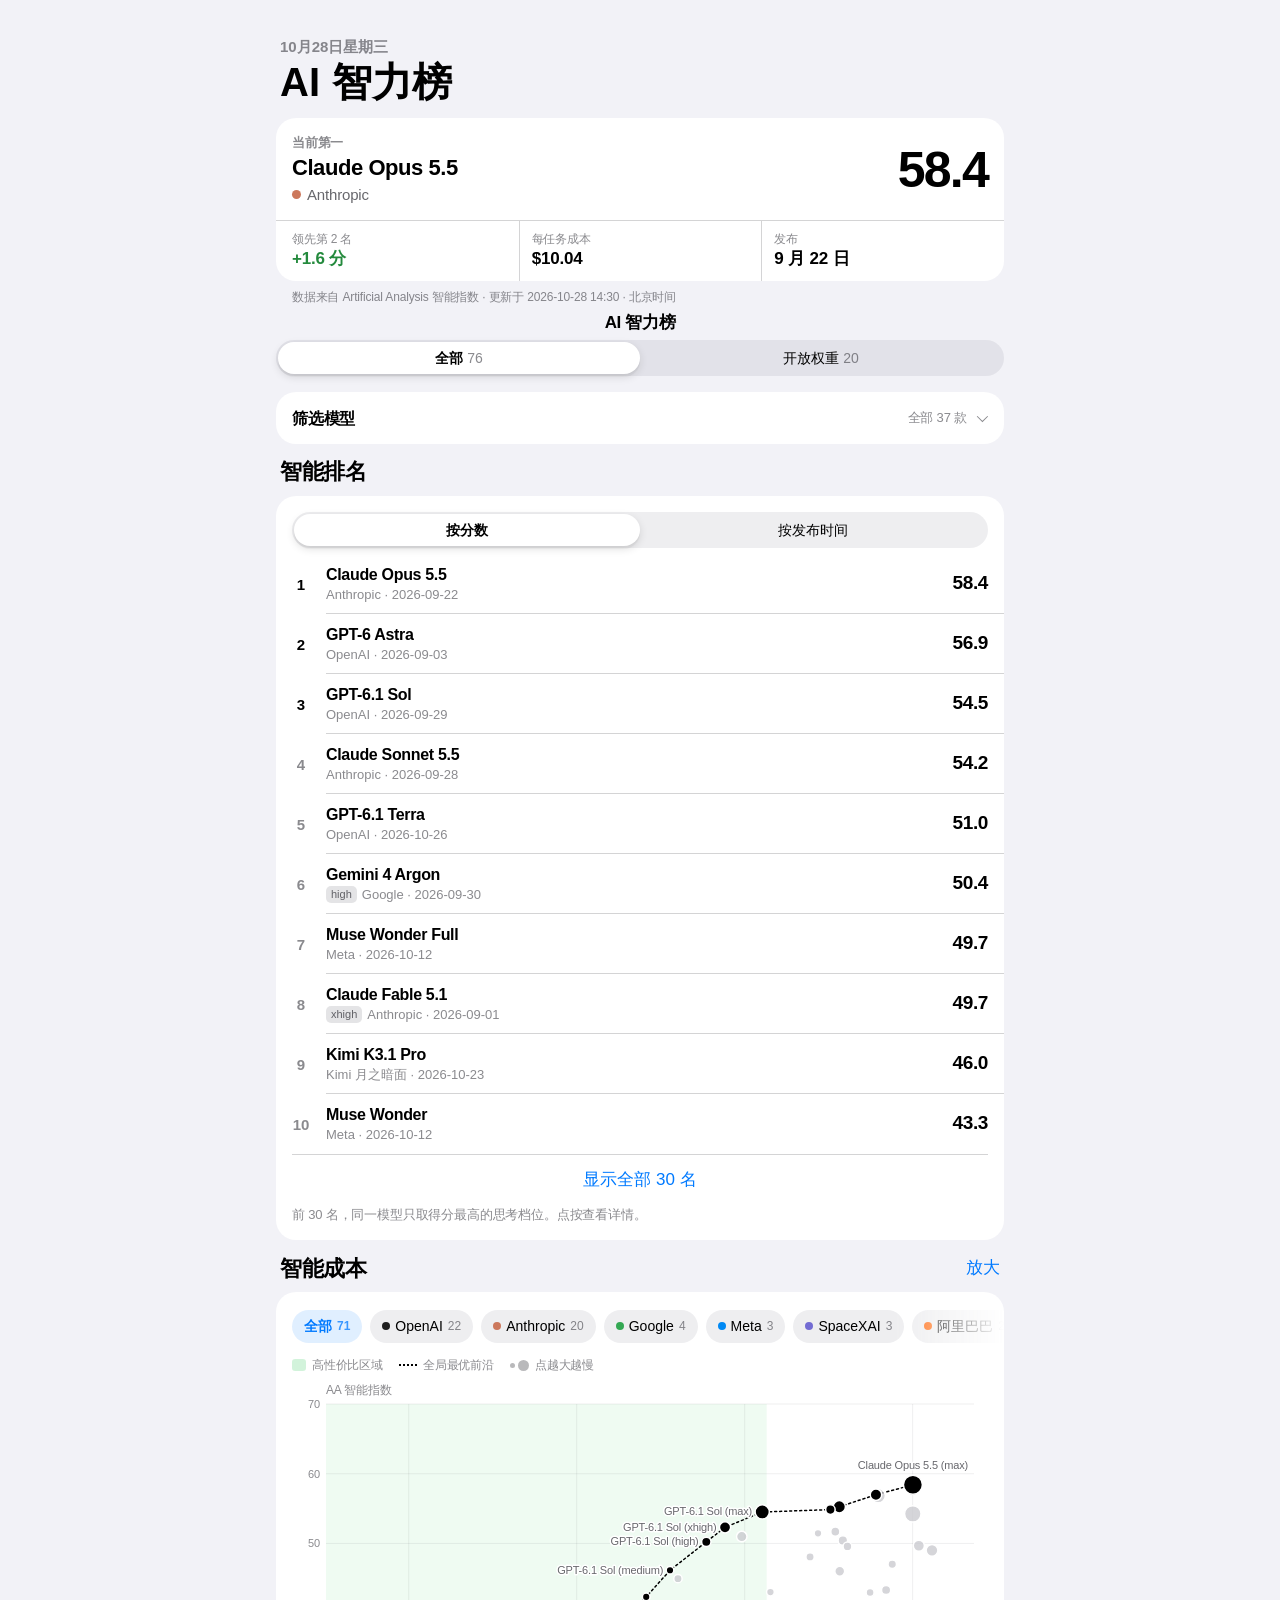
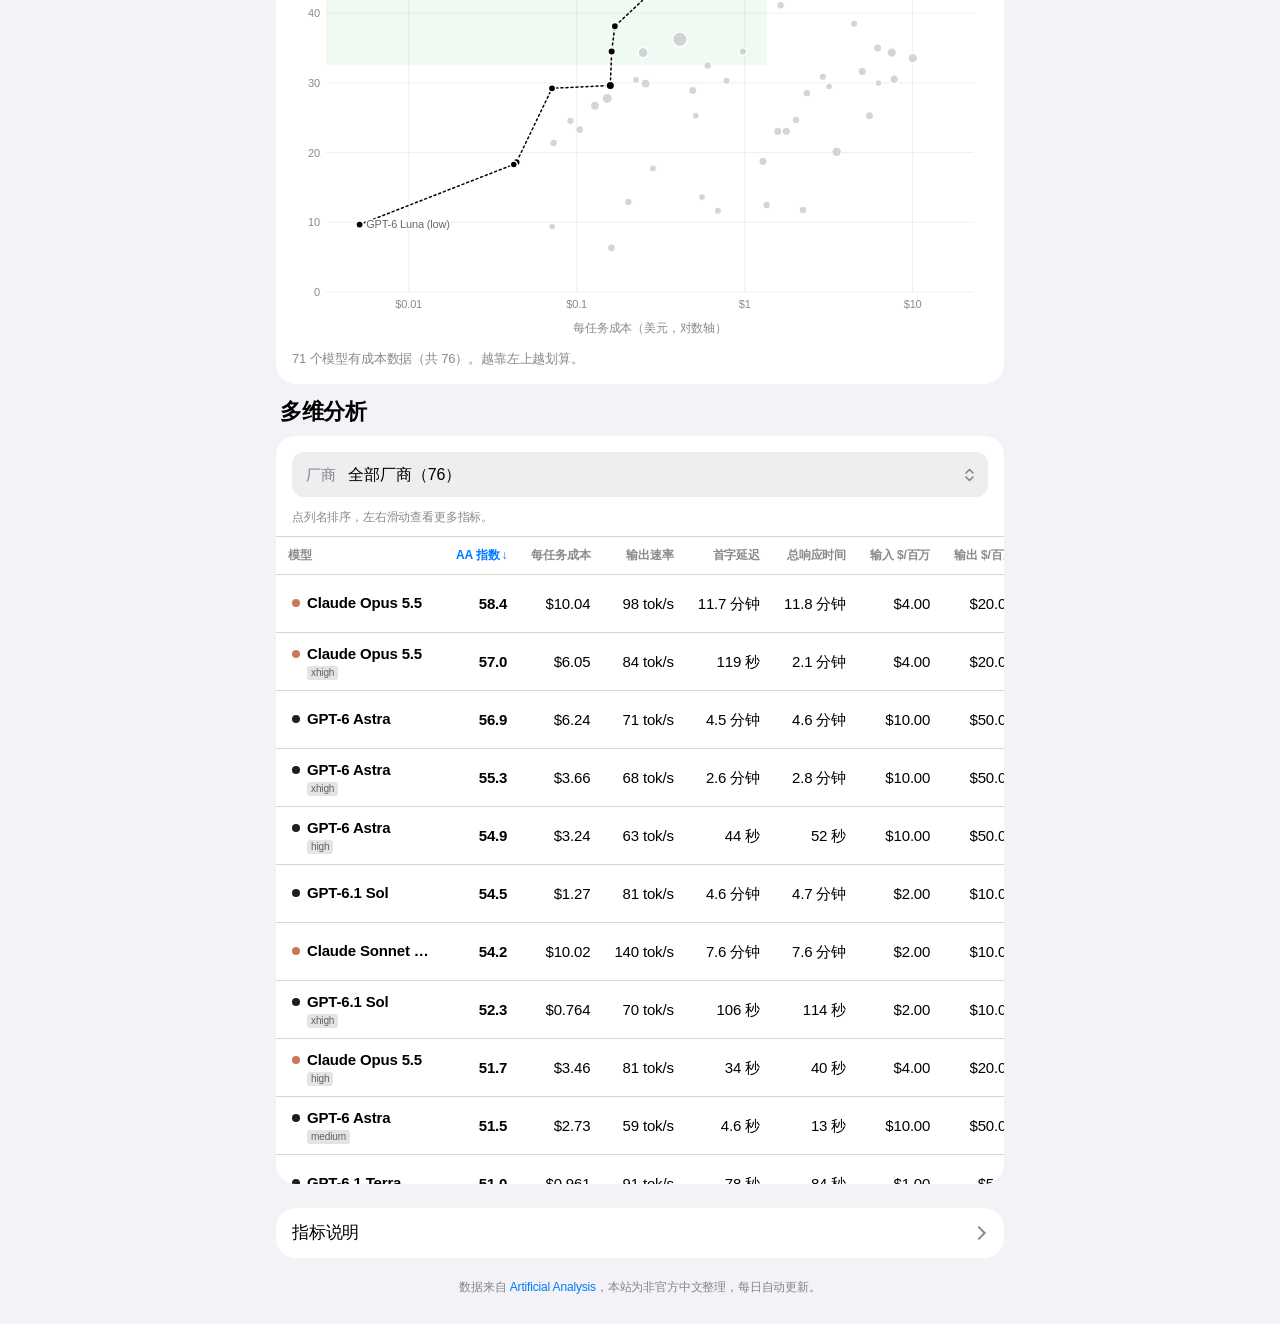
==== commit 54e33863: "feat: add persistent model selection and filter preferences" ====
--- a/docs/index.html
+++ b/docs/index.html
@@ -13,7 +13,7 @@
   <meta name="apple-mobile-web-app-status-bar-style" content="default">
   <link rel="icon" href="data:image/svg+xml,%3Csvg xmlns='http://www.w3.org/2000/svg' viewBox='0 0 32 32'%3E%3Crect width='32' height='32' rx='8' fill='%23007aff'/%3E%3Cpath d='M8 23V15M14 23V9M20 23V12M26 23V6' stroke='%23fff' stroke-width='3' stroke-linecap='round'/%3E%3C/svg%3E">
   <link rel="apple-touch-icon" href="apple-touch-icon.png">
-  <link rel="stylesheet" href="style.css?v=9ed9ad8e">
+  <link rel="stylesheet" href="style.css?v=a0689ce4">
 </head>
 <body>
   <header class="large-title wrap">
@@ -37,6 +37,27 @@
   </nav>
 
   <main>
+    <details id="model-filter" class="model-filter">
+      <summary>
+        <span>筛选模型</span>
+        <span id="model-filter-count" class="filter-count">全部模型</span>
+      </summary>
+      <div class="filter-body">
+        <label class="filter-search">
+          <span class="sr-only">搜索模型或厂商</span>
+          <input id="model-search" type="search" placeholder="搜索模型或厂商" autocomplete="off" spellcheck="false" aria-controls="model-options">
+        </label>
+        <div class="filter-actions">
+          <button id="models-select" class="link-btn" type="button">全选</button>
+          <button id="models-clear" class="link-btn" type="button">清空</button>
+          <button id="models-reset" class="link-btn" type="button">恢复全部</button>
+        </div>
+        <div id="model-options" class="model-options" role="group" aria-label="选择要显示的模型"></div>
+        <p id="model-filter-status" class="filter-status" role="status" aria-live="polite"></p>
+        <p id="model-filter-memory" class="hint">选择会自动保存在此浏览器，下次打开时恢复。同一模型的思考档位合并选择。</p>
+      </div>
+    </details>
+
     <section id="rank" class="card">
       <h2>智能排名</h2>
       <div class="seg" id="rank-mode" role="group" aria-label="排序方式">
@@ -56,7 +77,7 @@
       <div class="chips" id="cost-vendors" aria-label="按厂商筛选"></div>
       <div class="legend">
         <span><i class="lg-area"></i>高性价比区域</span>
-        <span><i class="lg-line"></i>全局最优前沿</span>
+        <span><i class="lg-line"></i><span id="cost-frontier-label">全局最优前沿</span></span>
         <span id="lg-vendor" hidden></span>
         <span class="lg-size"><i class="lg-dots"><em></em><em></em></i>点越大越慢</span>
       </div>
@@ -132,6 +153,6 @@
       moreText: function (open, n) { return open ? '收起' : '显示全部 ' + n + ' 名'; }
     };
   </script>
-  <script src="app.js?v=9ed9ad8e"></script>
+  <script src="app.js?v=a0689ce4"></script>
 </body>
 </html>
--- a/docs/style.css
+++ b/docs/style.css
@@ -23,6 +23,8 @@
 .h-row { display: flex; justify-content: space-between; align-items: center; gap: 12px; }
 .desc { color: var(--ink-2); font-size: 14px; margin: 0 0 14px; }
 .hint { color: var(--muted); font-size: 12px; margin: 6px 0 0; }
+.empty-state { margin: 0; padding: 24px var(--gutter); color: var(--muted); text-align: center; font-size: 14px; line-height: 1.6; }
+td.empty-state { position: static; max-width: none; border-left: 0; white-space: normal; cursor: default; }
 .count { color: var(--ink-2); font-variant-numeric: tabular-nums; font-family: var(--font-num); }
 .link-btn { color: var(--accent); font-weight: 600; padding: 4px 0; white-space: nowrap; }
 
@@ -279,6 +281,35 @@
 .scope-tabs button.on, .seg button.on { background: var(--seg-on); font-weight: 600; box-shadow: var(--seg-shadow); }
 .scope-tabs span { color: var(--muted); font-weight: 400; font-variant-numeric: tabular-nums; }
 
+/* ---------- 模型筛选：折叠入口、可搜索多选列表 ---------- */
+.sr-only { position: absolute; width: 1px; height: 1px; padding: 0; margin: -1px; overflow: hidden; clip-path: inset(50%); white-space: nowrap; border: 0; }
+.model-filter { margin-top: 8px; border-radius: var(--radius); background: var(--surface); }
+.model-filter > summary { display: flex; align-items: center; gap: 10px; min-height: 52px; padding: 12px var(--pad); list-style: none; cursor: pointer; font-size: 16px; font-weight: 600; }
+.model-filter > summary::-webkit-details-marker { display: none; }
+.model-filter > summary::after { content: ""; flex: none; width: 7px; height: 7px; margin-right: 3px; border: solid var(--muted); border-width: 0 1.8px 1.8px 0; transform: rotate(45deg) translateY(-2px); }
+.model-filter[open] > summary::after { transform: rotate(225deg) translate(-2px, -2px); }
+.filter-count { margin-left: auto; color: var(--muted); font-size: 13px; font-weight: 400; font-variant-numeric: tabular-nums; }
+.filter-body { padding: 0 var(--pad) 14px; }
+.filter-search { display: block; }
+.filter-search input { appearance: none; -webkit-appearance: none; width: 100%; min-height: 44px; padding: 10px 12px; border: 0; border-radius: var(--radius-s); background: var(--chip); color: var(--ink); font: inherit; font-size: 16px; }
+.filter-search input::placeholder { color: var(--muted); }
+.filter-actions { display: flex; flex-wrap: wrap; gap: 4px 18px; padding: 4px 0; }
+.filter-actions .link-btn { min-height: 44px; font-size: 14px; }
+#models-reset { margin-left: auto; }
+.filter-actions button:disabled { color: var(--muted); opacity: .6; cursor: default; }
+.model-options { max-height: 320px; overflow-y: auto; overscroll-behavior: contain; border-top: .5px solid var(--line); border-bottom: .5px solid var(--line); }
+.model-option { display: flex; align-items: center; gap: 12px; min-height: 60px; padding: 10px 0; cursor: pointer; border-bottom: .5px solid var(--line); }
+.model-option:last-child { border-bottom: 0; }
+.model-option input { flex: none; width: 21px; height: 21px; margin: 0; accent-color: var(--accent); cursor: pointer; }
+.model-option-name { flex: 1; min-width: 0; }
+.model-option-name b { display: block; overflow-wrap: anywhere; font-size: 15px; font-weight: 600; line-height: 1.3; }
+.model-option-name small { display: block; margin-top: 3px; color: var(--muted); font-size: 12px; }
+.model-option-name i { display: inline-block; width: 7px; height: 7px; margin-right: 5px; border-radius: 50%; }
+.model-option-score { color: var(--ink-2); font: 600 15px var(--font-num); font-variant-numeric: tabular-nums; }
+.filter-status { margin: 10px 0 0; color: var(--ink-2); font-size: 12px; }
+.filter-body .hint { font-size: 12px; line-height: 1.5; }
+.model-filter summary:focus-visible, .filter-search input:focus-visible, .model-option input:focus-visible, .filter-actions button:focus-visible { outline: 2px solid var(--accent); outline-offset: 3px; }
+
 /* ---------- 分组卡片：标题放在卡片外面作区头 ---------- */
 main { padding: 0 var(--gutter); }
 .card { position: relative; display: flex; flex-direction: column; margin-top: 52px; padding: var(--pad); background: var(--surface); border-radius: var(--radius); }
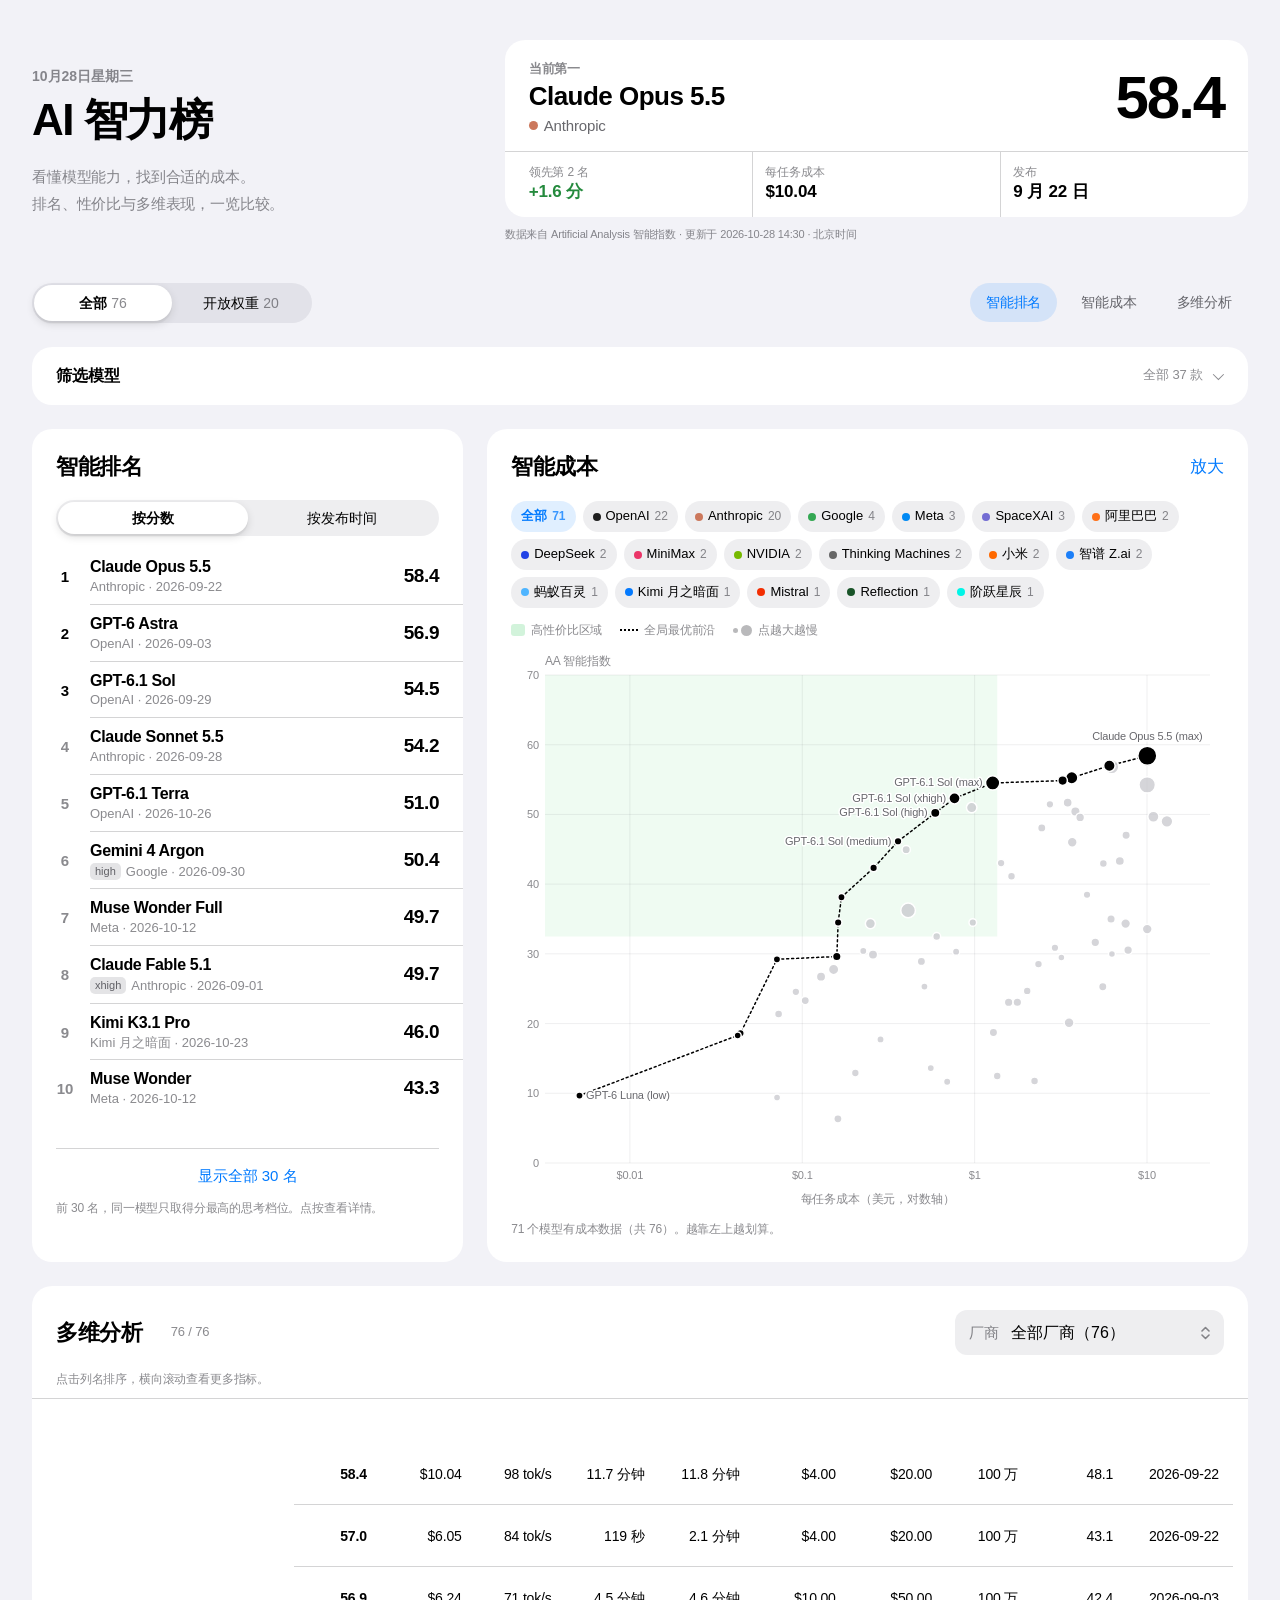
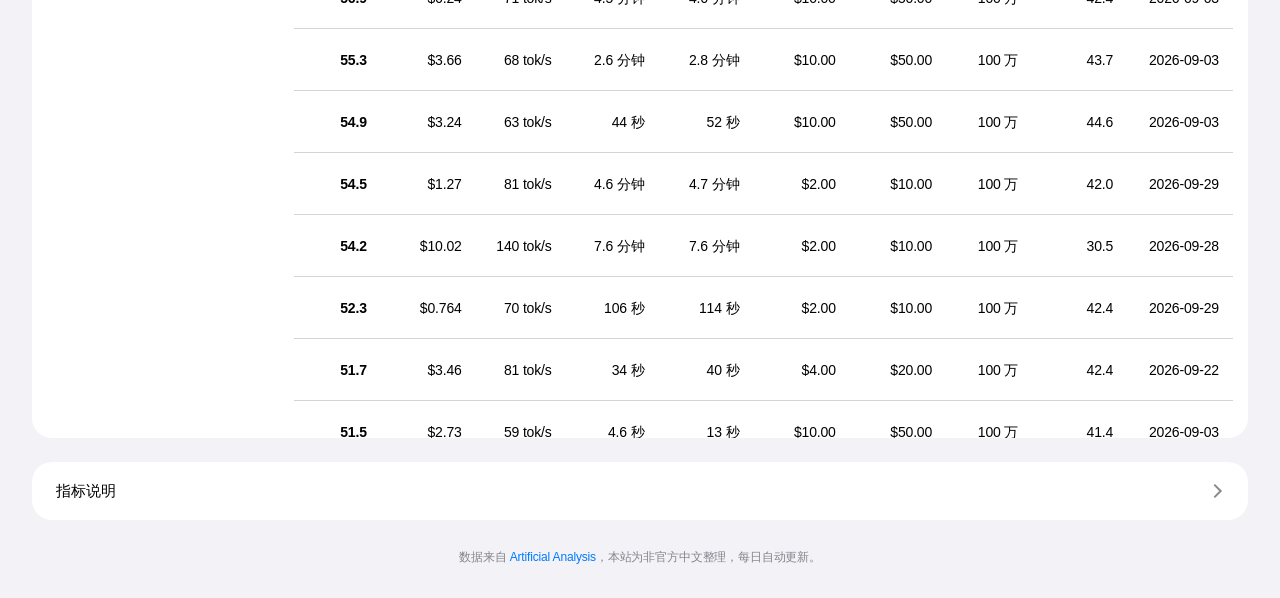
==== commit b664c35b: "feat: add responsive desktop layout and keyboard interactions" ====
--- a/docs/index.html
+++ b/docs/index.html
@@ -13,18 +13,21 @@
   <meta name="apple-mobile-web-app-status-bar-style" content="default">
   <link rel="icon" href="data:image/svg+xml,%3Csvg xmlns='http://www.w3.org/2000/svg' viewBox='0 0 32 32'%3E%3Crect width='32' height='32' rx='8' fill='%23007aff'/%3E%3Cpath d='M8 23V15M14 23V9M20 23V12M26 23V6' stroke='%23fff' stroke-width='3' stroke-linecap='round'/%3E%3C/svg%3E">
   <link rel="apple-touch-icon" href="apple-touch-icon.png">
-  <link rel="stylesheet" href="style.css?v=a0689ce4">
+  <link rel="stylesheet" href="style.css?v=bafdf46a">
 </head>
 <body>
-  <header class="large-title wrap">
-    <p class="lt-date" id="sync-date">&nbsp;</p>
-    <h1>AI 智力榜</h1>
-  </header>
+  <div class="overview wrap">
+    <header class="large-title wrap">
+      <p class="lt-date" id="sync-date">&nbsp;</p>
+      <h1>AI 智力榜</h1>
+      <p class="desktop-intro">看懂模型能力，找到合适的成本。<br>排名、性价比与多维表现，一览比较。</p>
+    </header>
 
-  <section class="wrap hero-group" aria-label="榜首">
-    <div id="leader" class="group" role="button" tabindex="0" aria-label="查看榜首模型详情"></div>
-    <p class="footnote">数据来自 Artificial Analysis 智能指数 · <span class="nw">更新于 <span id="sync-time">—</span></span></p>
-  </section>
+    <section class="wrap hero-group" aria-label="榜首">
+      <div id="leader" class="group" role="button" tabindex="0" aria-label="查看榜首模型详情"></div>
+      <p class="footnote">数据来自 Artificial Analysis 智能指数 · <span class="nw">更新于 <span id="sync-time">—</span></span></p>
+    </section>
+  </div>
 
   <nav class="sticky" aria-label="筛选">
     <div class="sticky-in">
@@ -32,6 +35,11 @@
       <div class="scope-tabs" role="tablist" aria-label="模型范围">
         <button role="tab" data-scope="all" class="on" aria-selected="true">全部 <span id="cnt-all"></span></button>
         <button role="tab" data-scope="open" aria-selected="false">开放权重 <span id="cnt-open"></span></button>
+      </div>
+      <div class="section-nav" aria-label="页面分区">
+        <a href="#rank" class="on" aria-current="location">智能排名</a>
+        <a href="#cost">智能成本</a>
+        <a href="#table">多维分析</a>
       </div>
     </div>
   </nav>
@@ -94,8 +102,8 @@
         <span>厂商</span>
         <select id="table-vendor"></select>
       </label>
-      <div class="table-wrap"><table id="grid"></table></div>
-      <p class="desc">点列名排序，左右滑动查看更多指标。</p>
+      <div class="table-wrap" tabindex="0" role="region" aria-label="模型多维指标，可横向滚动"><table id="grid"></table></div>
+      <p class="desc">点击列名排序，横向滚动查看更多指标。</p>
     </section>
 
     <section class="card about">
@@ -136,7 +144,7 @@
 
   <div id="zoom" class="zoom" hidden role="dialog" aria-modal="true" aria-label="智能成本 · 放大">
     <div class="zoom-bar">
-      <span class="zoom-t"><b>智能成本</b><small class="zoom-hint">左右滑动 · 横屏更清楚</small></span>
+      <span class="zoom-t"><b>智能成本</b><small class="zoom-hint"><span class="mobile-zoom-hint">左右滑动 · 横屏更清楚</span><span class="desktop-zoom-hint">悬停查看指标 · 点击模型查看详情 · Esc 关闭</span></small></span>
       <button class="link-btn" id="zoom-close" type="button">完成</button>
     </div>
     <div class="zoom-scroll"><div id="zoom-chart"></div></div>
@@ -153,6 +161,6 @@
       moreText: function (open, n) { return open ? '收起' : '显示全部 ' + n + ' 名'; }
     };
   </script>
-  <script src="app.js?v=a0689ce4"></script>
+  <script src="app.js?v=bafdf46a"></script>
 </body>
 </html>
--- a/docs/style.css
+++ b/docs/style.css
@@ -96,6 +96,9 @@
 th .arr { color: var(--muted); margin-left: 2px; font-weight: 400; }
 th.on { color: var(--accent); background: var(--th-on); }
 th.on .arr { color: var(--accent); }
+th button { width: 100%; text-align: inherit; white-space: nowrap; }
+.model-detail { display: block; width: 100%; text-align: left; }
+button:focus-visible, a:focus-visible, .table-wrap:focus-visible { outline: 2px solid var(--accent); outline-offset: 2px; }
 th:first-child, td:first-child { position: sticky; left: 0; text-align: left; z-index: 1; }
 th:first-child { z-index: 3; }
 td:first-child { background: var(--surface); white-space: normal; min-width: 132px; max-width: 150px; border-left: 4px solid var(--c, var(--ink)); font-family: var(--font); }
@@ -229,6 +232,7 @@
 .large-title { padding: calc(14px + env(safe-area-inset-top)) calc(var(--gutter) + 4px) 6px; }
 .lt-date { margin: 0; font-size: 15px; font-weight: 600; color: var(--muted); letter-spacing: 0; }
 .large-title h1 { margin: 0; font: 700 34px/1.2 var(--font-num); letter-spacing: .005em; }
+.desktop-intro, .section-nav, .desktop-zoom-hint { display: none; }
 
 /* ---------- 榜首卡片 ---------- */
 .hero-group { padding: 6px var(--gutter) 0; }
@@ -479,6 +483,94 @@
   .large-title { padding-top: 36px; }
   .large-title h1 { font-size: 40px; }
 }
+
+/* ---------- PC：宽屏概览、双栏图表与完整分析表 ---------- */
+@media (min-width: 1024px) {
+  :root { --maxw: 1440px; --gutter: 32px; --pad: 24px; }
+  body { font-size: 16px; }
+  .overview { display: grid; grid-template-columns: minmax(260px, .8fr) minmax(0, 1.4fr); align-items: center; gap: 48px; padding: 40px var(--gutter) 24px; }
+  .large-title, .hero-group { width: 100%; padding: 0; min-width: 0; }
+  .lt-date { margin-bottom: 8px; font-size: 14px; }
+  .large-title h1 { font-size: 44px; letter-spacing: -.035em; }
+  .desktop-intro { display: block; margin: 16px 0 0; color: var(--muted); font-size: 15px; line-height: 1.8; }
+  #leader { padding-top: 20px; }
+  .ld-name { font-size: 26px; }
+  .ld-score { font-size: 60px; }
+  .ld-m { padding-top: 12px; padding-bottom: 14px; }
+  .footnote { margin: 10px 0 0; font-size: 11px; }
+
+  .sticky-in { display: flex; align-items: center; gap: 24px; min-height: 72px; padding: 12px var(--gutter); }
+  .nav-title { display: none; width: auto; text-align: left; white-space: nowrap; }
+  body.stuck .nav-title { display: block; }
+  .scope-tabs { flex: none; width: 280px; }
+  .scope-tabs button { padding: 9px 12px; }
+  .section-nav { display: flex; justify-content: flex-end; gap: 8px; margin-left: auto; padding: 0; }
+  .section-nav a { padding: 9px 16px; border-radius: 999px; color: var(--ink-2); font-size: 14px; font-weight: 500; }
+  .section-nav a.on { background: var(--accent-tint); color: var(--accent); }
+  section[id] { scroll-margin-top: 96px; }
+
+  main { display: grid; grid-template-columns: minmax(340px, .85fr) minmax(0, 1.5fr); gap: 24px; align-items: start; padding-top: 8px; }
+  main > * { min-width: 0; }
+  .model-filter, #table, .about { grid-column: 1 / -1; }
+  .model-filter { margin: 0; }
+  .model-filter > summary { min-height: 58px; padding-left: var(--pad); padding-right: var(--pad); }
+  .filter-body { display: grid; grid-template-columns: minmax(240px, 1fr) auto; gap: 12px 24px; padding-bottom: 20px; }
+  .filter-actions { align-items: center; gap: 24px; padding: 0; }
+  .model-options, .filter-status, .filter-body .hint { grid-column: 1 / -1; }
+  .model-options { display: grid; grid-template-columns: repeat(3, minmax(0, 1fr)); column-gap: 28px; max-height: 360px; scrollbar-gutter: stable; }
+  .model-option { padding-right: 8px; }
+  .filter-status, .filter-body .hint { margin: 0; }
+
+  .card { margin-top: 0; }
+  .card > h2, .card > .h-row { position: static; margin: 0 0 20px; }
+  h2 { font-size: 22px; }
+  #rank, #cost { align-self: stretch; }
+  #rank .seg { margin-bottom: 12px; }
+  .rank-chart { flex: 1; max-height: 600px; overflow-y: auto; overscroll-behavior: contain; scrollbar-width: thin; }
+  .rank-row { min-height: 56px; padding-left: 18px; }
+  .rank-row::after { left: 58px; }
+  .more-btn { font-size: 15px; padding-top: 16px; }
+  .card .desc { font-size: 12px; }
+  .chips { flex-wrap: wrap; overflow: visible; margin: 0 0 14px; padding: 0; -webkit-mask-image: none; mask-image: none; gap: 7px; }
+  .chip { padding: 6px 10px; font-size: 13px; }
+  .legend { gap: 8px 18px; margin-bottom: 10px; }
+  #cost .desc { margin-top: auto; padding-top: 12px; }
+  #cost-chart { margin: auto 0; }
+
+  #table { display: grid; grid-template-columns: minmax(0, 1fr) auto; gap: 0 24px; }
+  #table > .h-row { align-self: center; margin: 0 0 16px; }
+  #table .count { display: inline; margin-left: 16px; margin-right: auto; font-size: 13px; color: var(--muted); }
+  #table .select { min-width: 260px; margin-bottom: 16px; }
+  #table .desc, .table-wrap { grid-column: 1 / -1; }
+  #table .desc { order: 0; }
+  .table-wrap { max-height: 640px; scrollbar-gutter: stable; }
+  th { padding: 13px 14px; }
+  td { padding: 12px 14px; font-size: 14px; }
+  th:first-child, td:first-child { min-width: 220px; max-width: 260px; }
+  tbody td { height: 62px; }
+  td:first-child b { font-size: 14px; }
+  .about { padding: 0; }
+  .about summary { min-height: 58px; font-size: 15px; }
+  .about dl { columns: 2; column-gap: 48px; padding-top: 8px; padding-bottom: 16px; font-size: 14px; }
+  .about dt { break-after: avoid; }
+  .about dd { break-inside: avoid; }
+  footer { padding-top: 28px; padding-bottom: 32px; }
+
+  .sheet { display: grid; place-items: center; padding: 32px; }
+  .sheet-panel { position: relative; inset: auto; width: 680px; max-width: 100%; max-height: calc(100dvh - 64px); margin: 0; padding: 28px 28px 24px; border-radius: 24px; box-shadow: var(--shadow); animation: desktop-sheet-in .2s ease-out; }
+  .sheet.out .sheet-panel { animation: desktop-sheet-out .2s ease-in forwards; }
+  .sheet-bar::before { top: -28px; left: -28px; right: -28px; }
+  .sheet-bar::after { display: none; }
+  .sheet-close { top: -12px; right: -12px; width: 36px; height: 36px; }
+  .d-title { font-size: 30px; }
+  .zoom-scroll { width: 100%; max-width: 1440px; min-height: 0; margin: 0 auto; padding: 24px var(--gutter); }
+  .zoom-bar { min-height: 72px; padding: 12px var(--gutter); }
+  #zoom-close { bottom: 22px; }
+  .mobile-zoom-hint { display: none; }
+  .desktop-zoom-hint { display: inline; }
+}
+@keyframes desktop-sheet-in { from { opacity: 0; transform: translateY(12px) scale(.98); } }
+@keyframes desktop-sheet-out { to { opacity: 0; transform: translateY(8px) scale(.98); } }
 @media (prefers-reduced-motion: reduce) {
   .sticky::before, .sheet-bar::before, .nav-title, #leader, .rank-row, .chip { transition: none; }
 }
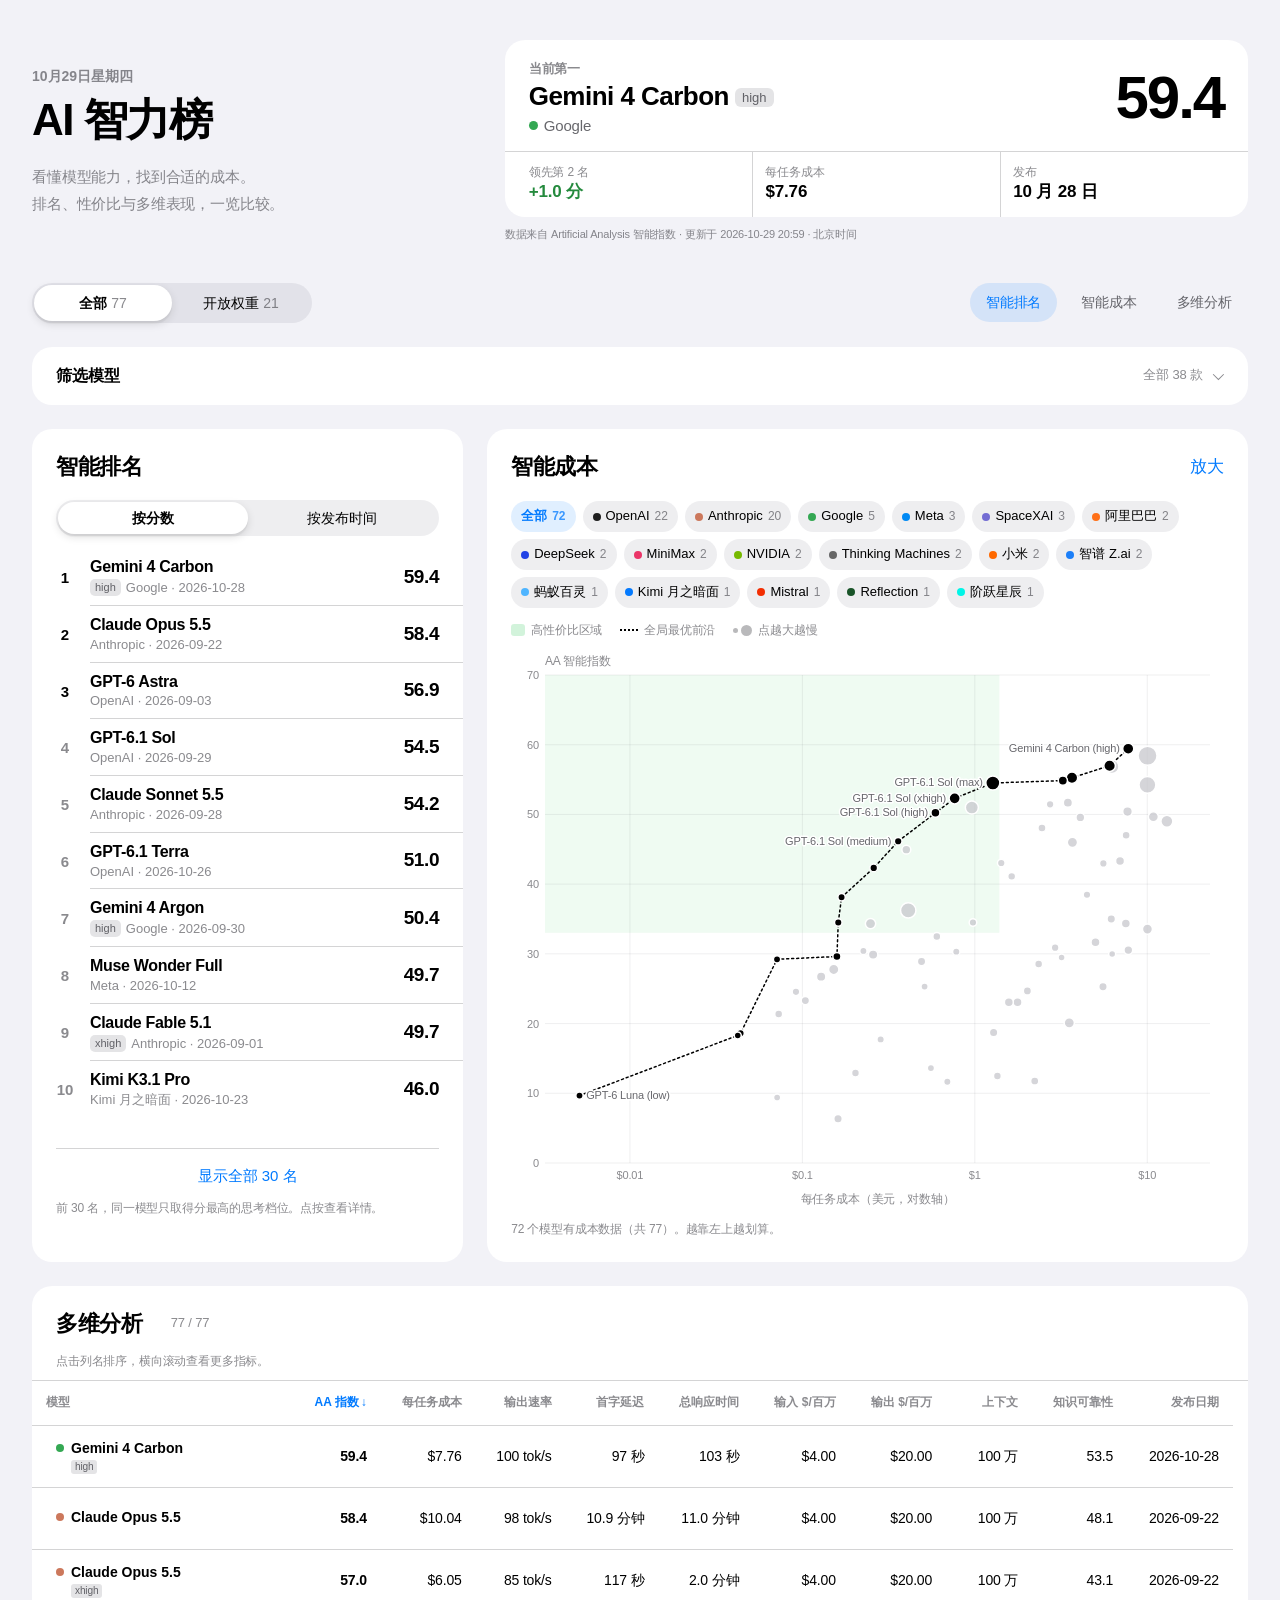
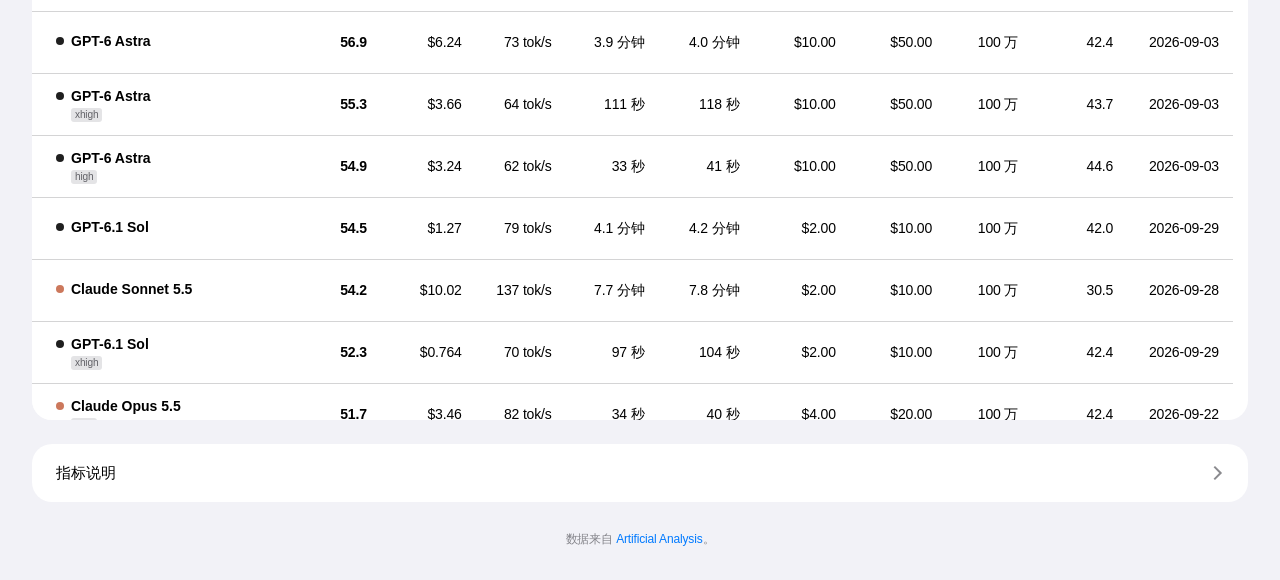
==== commit da6b643e: "feat: deploy responsive web and mini program" ====
--- a/docs/index.html
+++ b/docs/index.html
@@ -11,8 +11,9 @@
   <meta name="mobile-web-app-capable" content="yes">
   <meta name="apple-mobile-web-app-title" content="AI 智力榜">
   <meta name="apple-mobile-web-app-status-bar-style" content="default">
-  <link rel="icon" href="data:image/svg+xml,%3Csvg xmlns='http://www.w3.org/2000/svg' viewBox='0 0 32 32'%3E%3Crect width='32' height='32' rx='8' fill='%23007aff'/%3E%3Cpath d='M8 23V15M14 23V9M20 23V12M26 23V6' stroke='%23fff' stroke-width='3' stroke-linecap='round'/%3E%3C/svg%3E">
-  <link rel="apple-touch-icon" href="apple-touch-icon.png">
+  <link rel="icon" href="favicon.ico?v=20261029" sizes="any">
+  <link rel="icon" href="favicon.svg?v=20261029" type="image/svg+xml">
+  <link rel="apple-touch-icon" href="apple-touch-icon.png?v=20261029" sizes="180x180">
   <link rel="stylesheet" href="style.css?v=bafdf46a">
 </head>
 <body>
@@ -98,10 +99,6 @@
         <h2>多维分析</h2>
         <span class="count" id="table-count"></span>
       </div>
-      <label class="select">
-        <span>厂商</span>
-        <select id="table-vendor"></select>
-      </label>
       <div class="table-wrap" tabindex="0" role="region" aria-label="模型多维指标，可横向滚动"><table id="grid"></table></div>
       <p class="desc">点击列名排序，横向滚动查看更多指标。</p>
     </section>
@@ -125,7 +122,7 @@
   </main>
 
   <footer>
-    数据来自 <a href="https://artificialanalysis.ai/" target="_blank" rel="noopener">Artificial Analysis</a>，本站为非官方中文整理，每日自动更新。
+    数据来自 <a href="https://artificialanalysis.ai/" target="_blank" rel="noopener">Artificial Analysis</a>。
   </footer>
 
   <div id="tip" class="tip" hidden></div>
@@ -161,6 +158,6 @@
       moreText: function (open, n) { return open ? '收起' : '显示全部 ' + n + ' 名'; }
     };
   </script>
-  <script src="app.js?v=bafdf46a"></script>
+  <script src="app.js?v=20261029-model-filter"></script>
 </body>
 </html>
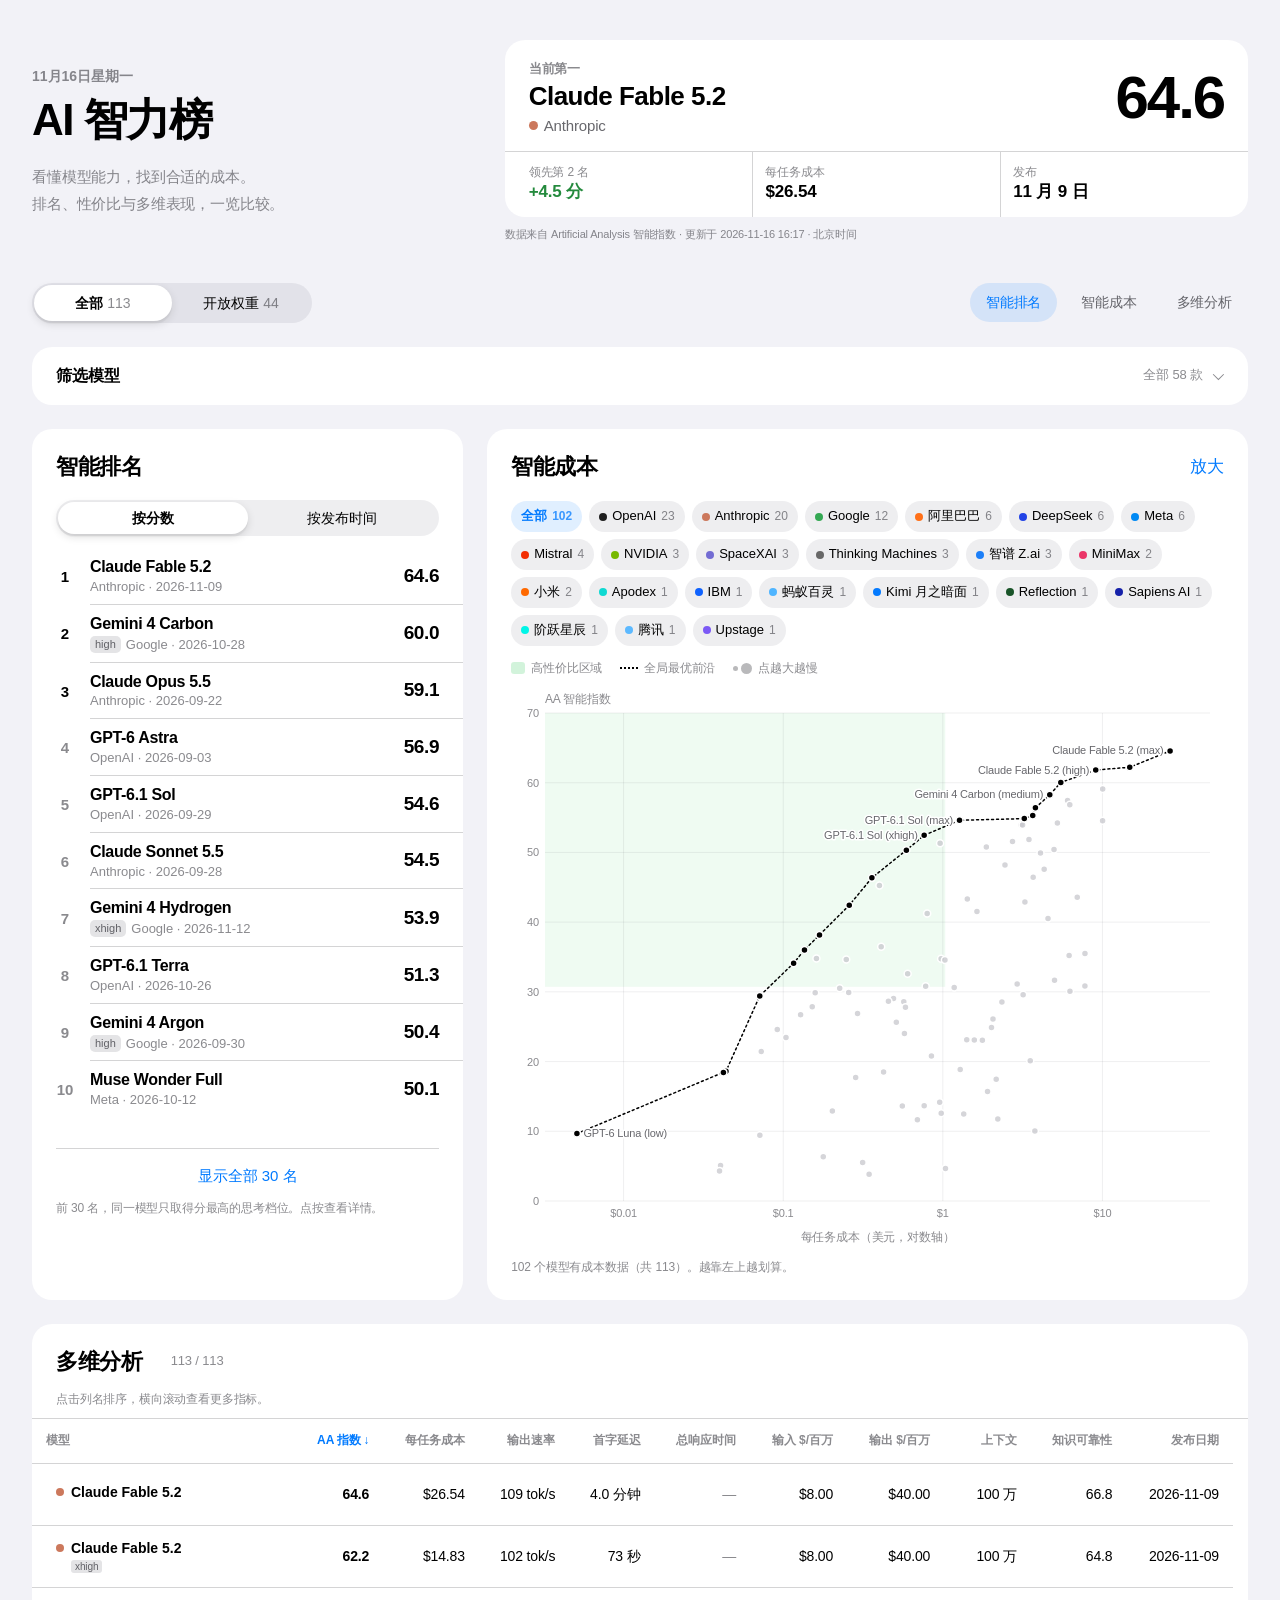
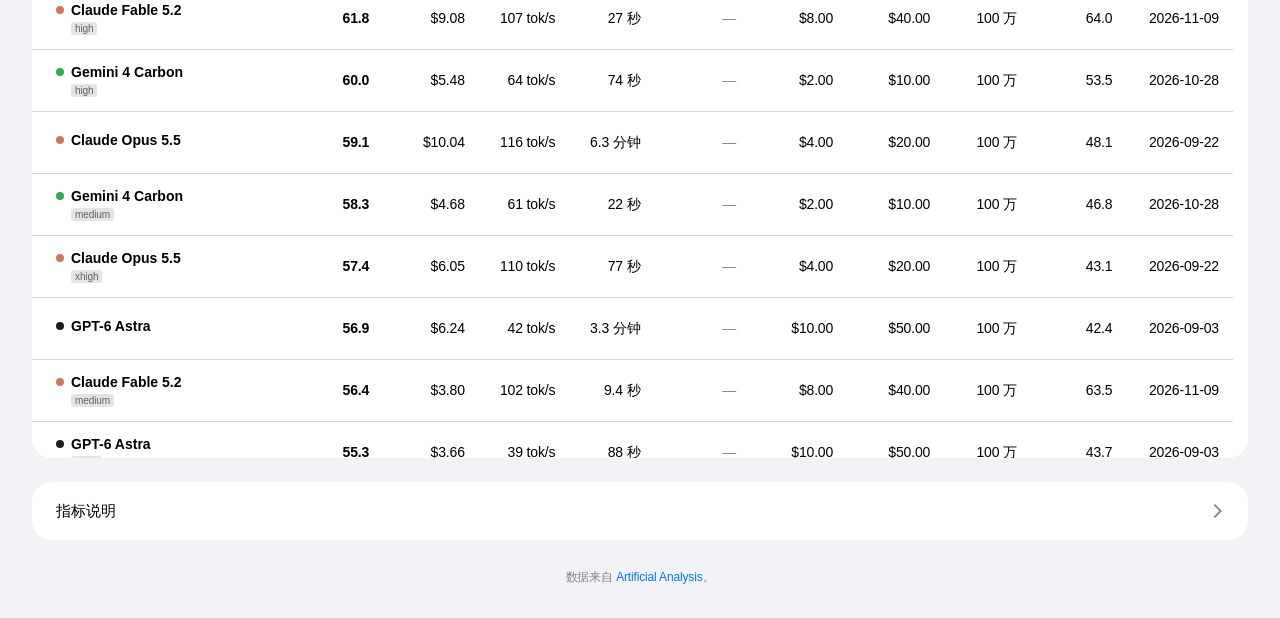
==== commit 20d97e9b: "fix: restore upstream data updates and prevent stale mini program refreshes" ====
--- a/docs/index.html
+++ b/docs/index.html
@@ -14,7 +14,7 @@
   <link rel="icon" href="favicon.ico?v=20261029" sizes="any">
   <link rel="icon" href="favicon.svg?v=20261029" type="image/svg+xml">
   <link rel="apple-touch-icon" href="apple-touch-icon.png?v=20261029" sizes="180x180">
-  <link rel="stylesheet" href="style.css?v=bafdf46a">
+  <link rel="stylesheet" href="style.css?v=cc171fe0">
 </head>
 <body>
   <div class="overview wrap">
@@ -112,7 +112,7 @@
           <dt>每任务成本</dt><dd>跑完整套智能指数评测时，平均每道题花费的 API 费用（美元）。它同时反映了单价和模型“想得多不多”。</dd>
           <dt>高性价比区域</dt><dd>每任务成本低于中位数、智能指数高于中位数的区域。</dd>
           <dt>全局最优前沿</dt><dd>帕累托前沿：在同等或更低成本下，没有别的模型比它更聪明。</dd>
-          <dt>输出速度</dt><dd>开始输出后每秒生成的 token 数（中位数）。</dd>
+          <dt>输出速度</dt><dd>开始输出后每秒生成的 token 数，按 AA 当前性能统计口径展示。</dd>
           <dt>首字延迟</dt><dd>从发出请求到收到第一个 token 的时间。推理模型会先“思考”，所以通常更长。</dd>
           <dt>总响应时间</dt><dd>一次典型请求从发出到完整返回的时间。散点图里点越大，总响应时间越长。</dd>
           <dt>知识可靠性</dt><dd>AA-Omniscience 指数：答对加分、答错扣分、承认不知道不扣分，衡量模型会不会“一本正经地胡说”。</dd>
@@ -158,6 +158,6 @@
       moreText: function (open, n) { return open ? '收起' : '显示全部 ' + n + ' 名'; }
     };
   </script>
-  <script src="app.js?v=20261029-model-filter"></script>
+  <script src="app.js?v=cc171fe0"></script>
 </body>
 </html>
